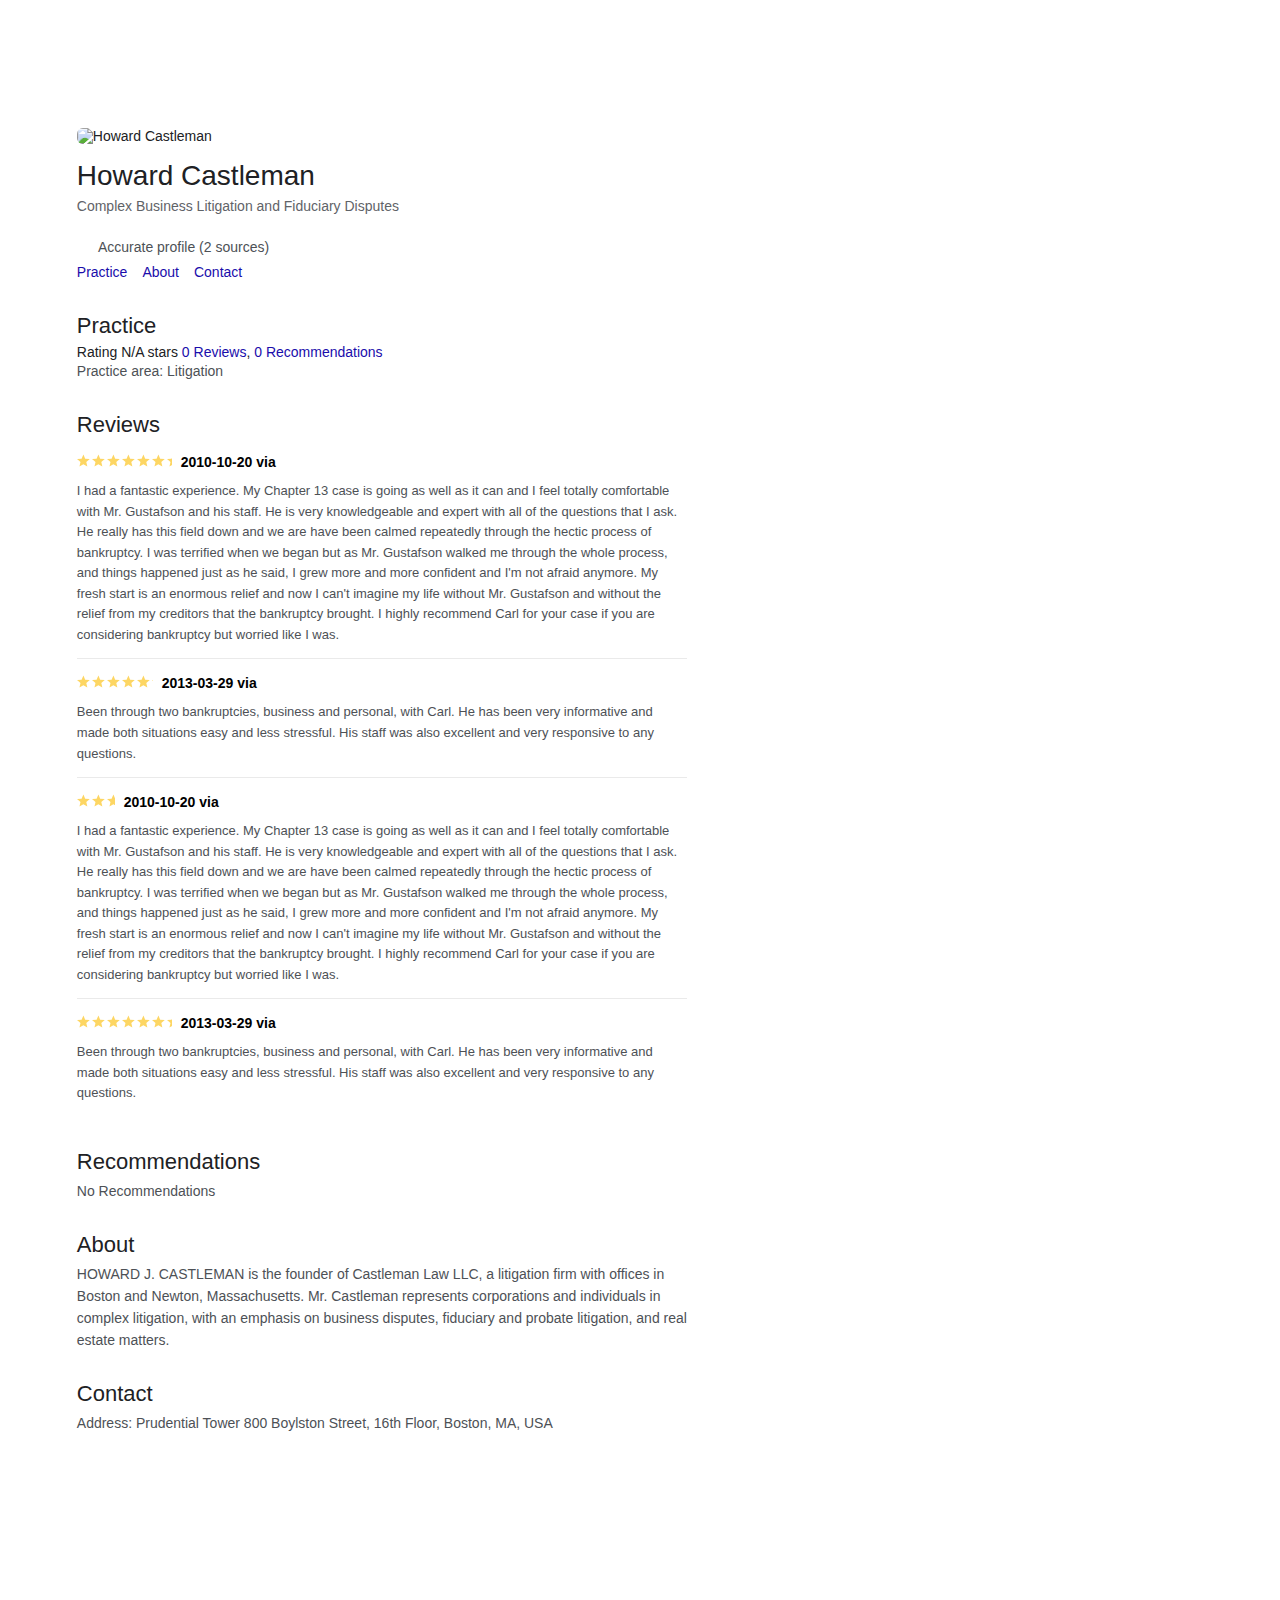
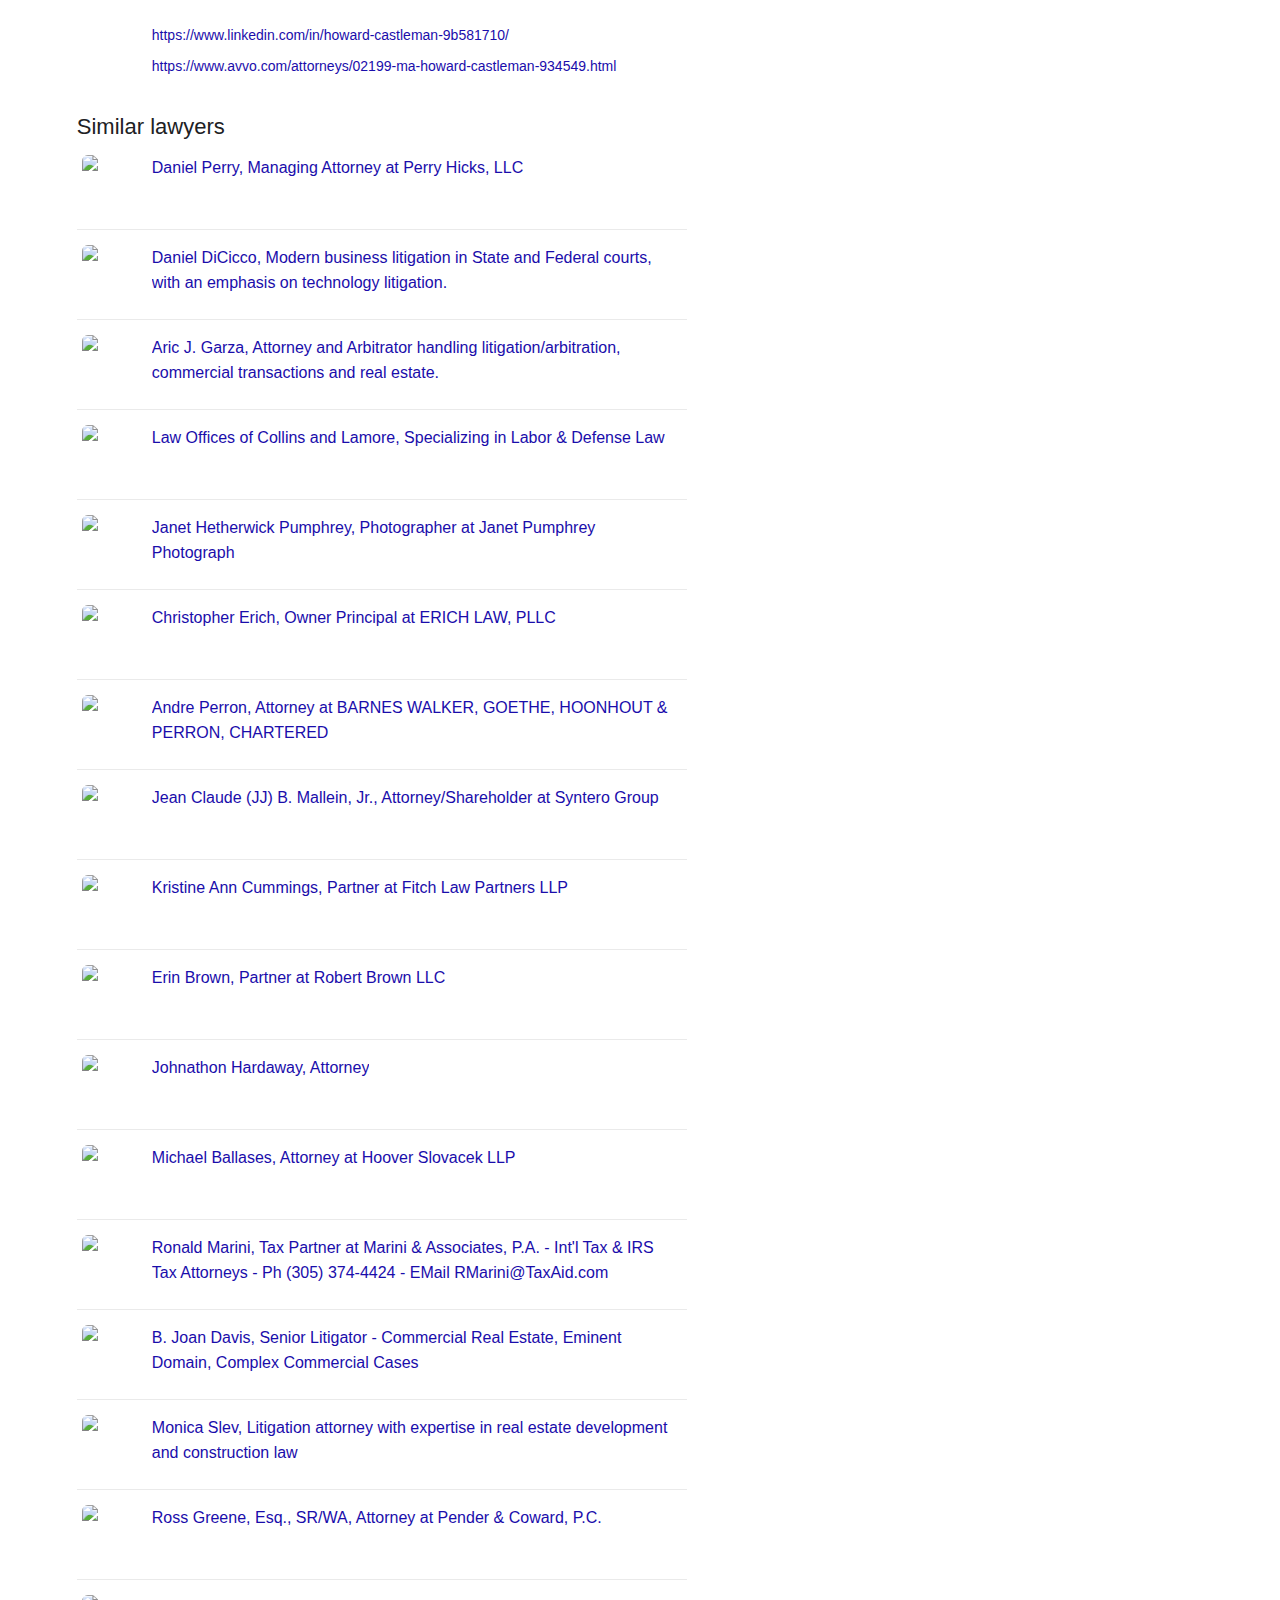
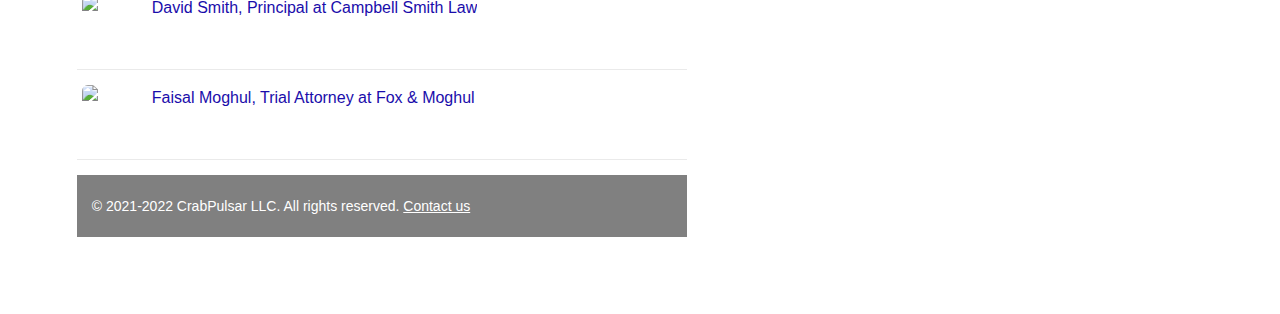
==== index.html @ beb581fa "initia;" ====
<!DOCTYPE html>
<html lang="en">

<head>

    <meta charset="UTF-8" />
    <meta name="ROBOTS" content="INDEX,FOLLOW">
    <meta name="viewport" content="width=device-width, initial-scale=1.0" />
    <meta name="description"
        content="Real reviews and direct contact for Howard Castleman, Complex Business Litigation and Fiduciary Disputes " />
    <link rel="stylesheet" href="style.css">
    <title>Howard Castleman Reviews & Contacts, Complex Business Litigation and Fiduciary Disputes</title>
</head>

<body>

    <div className="c profile attorney" itemscope itemtype="https://schema.org/LegalService">

        <img src="https://www.wikipropedia.com/cdn/img/112x149/lawyer_howard_castleman_934549_1522964179.jpg"
            alt="Howard Castleman""
        />
        
        <h1>Howard Castleman</h1>
        <strong>Complex Business Litigation and Fiduciary Disputes</strong>
        <p><span role=" img" aria-label="Good">✅</span> Accurate profile (2 sources)</p>

        <ul class="c menu">
            <li><a href="#Practice">Practice</a></li>
            <li><a href="#About">About</a></li>
            <li><a href="#Contact">Contact</a></li>
        </ul>

        <div class="c practice" id="Practice">

            <h2>Practice</h2>

            Rating N/A stars <a href="#Reviews">0 Reviews</a>, <a href="#Recommendations">0 Recommendations</a>

            <p>Practice area: Litigation</p>
        </div>

        <div class="c reviews" id="Reviews">

            <h2>Reviews</h2>

            <ul>

                <li>
                    <span role="img" aria-label="5 stars">⭐⭐⭐⭐⭐</span>
                    <time>2010-10-20</time> via <a href="#Contact">AVVO</a>
                    <p>I had a fantastic experience. My Chapter 13 case is going as well as it can and I feel totally
                        comfortable with Mr. Gustafson and his staff. He is very knowledgeable and expert with all of
                        the questions that I ask. He really has this field down and we are have been calmed repeatedly
                        through the hectic process of bankruptcy. I was terrified when we began but as Mr. Gustafson
                        walked me through the whole process, and things happened just as he said, I grew more and more
                        confident and I'm not afraid anymore. My fresh start is an enormous relief and now I can't
                        imagine my life without Mr. Gustafson and without the relief from my creditors that the
                        bankruptcy brought. I highly recommend Carl for your case if you are considering bankruptcy but
                        worried like I was.</p>
                </li>

                <li>
                    <span role="img" aria-label="5 stars">⭐⭐⭐⭐</span>
                    <time>2013-03-29</time> via <a href="#Contact">AVVO</a>
                    <p>Been through two bankruptcies, business and personal, with Carl. He has been very informative and
                        made both situations easy and less stressful. His staff was also excellent and very responsive
                        to any questions.</p>
                </li>
                <li>
                    <span role="img" aria-label="5 stars">⭐⭐</span>
                    <time>2010-10-20</time> via <a href="#Contact">AVVO</a>
                    <p>I had a fantastic experience. My Chapter 13 case is going as well as it can and I feel totally
                        comfortable with Mr. Gustafson and his staff. He is very knowledgeable and expert with all of
                        the questions that I ask. He really has this field down and we are have been calmed repeatedly
                        through the hectic process of bankruptcy. I was terrified when we began but as Mr. Gustafson
                        walked me through the whole process, and things happened just as he said, I grew more and more
                        confident and I'm not afraid anymore. My fresh start is an enormous relief and now I can't
                        imagine my life without Mr. Gustafson and without the relief from my creditors that the
                        bankruptcy brought. I highly recommend Carl for your case if you are considering bankruptcy but
                        worried like I was.</p>
                </li>

                <li>
                    <span role="img" aria-label="5 stars">⭐⭐⭐⭐⭐</span>
                    <time>2013-03-29</time> via <a href="#Contact">AVVO</a>
                    <p>Been through two bankruptcies, business and personal, with Carl. He has been very informative and
                        made both situations easy and less stressful. His staff was also excellent and very responsive
                        to any questions.</p>
                </li>

            </ul>

        </div>

        <div class="c recommendations" id="Recommendations">

            <h2>Recommendations</h2>

            <ul>
                <p>No Recommendations</p>
            </ul>

        </div>

        <div class="c about" id="About">

            <h2>About</h2>

            <p>HOWARD J. CASTLEMAN is the founder of Castleman Law LLC, a litigation firm with offices in Boston and
                Newton, Massachusetts. Mr. Castleman represents corporations and individuals in complex litigation, with
                an emphasis on business disputes, fiduciary and probate litigation, and real estate matters.</p>

        </div>

        <div class="c contact" id="Contact">

            <h2>Contact</h2>

            <p class="contact" name="Address">Address: Prudential Tower 800 Boylston Street, 16th Floor, Boston, MA, USA
            </p>
            <p class="logo linkedin">LinkedIn: <a
                    href=https://www.linkedin.com/in/howard-castleman-9b581710 />https://www.linkedin.com/in/howard-castleman-9b581710/</a>
            </p>
            <p class="logo avvo">Avvo: <a
                    href=https://www.avvo.com/attorneys/02199-ma-howard-castleman-934549.html>https://www.avvo.com/attorneys/02199-ma-howard-castleman-934549.html</a>
            </p>
        </div>

        <div class="c related">
            <h2>Similar lawyers</h2>
            <div class="profile">
                <p><img
                        src=https://www.wikipropedia.com/cdn/img/112x149/lawyer_daniel_perry_1433000_1522957094_thumbnail.jpg /><br /><a
                        href="https://www.wikipropedia.com/law/daniel-perry-lawyer-693.html">Daniel Perry, Managing
                        Attorney at Perry Hicks, LLC</a><br />Daniel C. Perry is the sole member of Perry Hicks, LLC. He
                    has been employed by the firm since 1983....</p>
            </div>
            <div class="profile">
                <p>
                    <img
                        src=https://www.wikipropedia.com/cdn/img/112x149/lawyer_daniel_dicicco_1490602_1543689036_thumbnail.jpg />
                    <br />
                    <a href="https://www.wikipropedia.com/law/daniel-dicicco-lawyer-926.html">
                        Daniel DiCicco, Modern
                        business litigation in State and Federal courts, with an emphasis on technology
                        litigation.</a>
                    <br />
                    We are creative and driven problem solvers focused on protecting the things
                    that really matter. We r...
                </p>
            </div>
            <div class="profile">
                <p><img
                        src=https://www.wikipropedia.com/cdn/img/112x149/lawyer_aric_garza_38822_1522963748_thumbnail.jpg /><br /><a
                        href="https://www.wikipropedia.com/law/aric-j-garza-lawyer-1878.html">Aric J. Garza, Attorney
                        and Arbitrator handling litigation/arbitration, commercial transactions and real
                        estate.</a><br />“I have a proven record of providing my clients with quality, results-oriented
                    legal services becaus...</p>
            </div>
            <div class="profile">
                <p><img
                        src=https://www.wikipropedia.com/cdn/img/112x149/lawyer_andrew_lamore_255239_1522963988_thumbnail.jpg /><br /><a
                        href="https://www.wikipropedia.com/law/law-offices-of-collins-and-lamore-lawyer-5497.html">Law
                        Offices of Collins and Lamore, Specializing in Labor & Defense Law</a><br />Tom Lamore is a late
                    comer to the practice of law. He spent a number of years competing on the U.S. ...</p>
            </div>
            <div class="profile">
                <p><img
                        src=https://www.wikipropedia.com/cdn/img/112x149/lawyer_janet_pumphrey_1342370_1522960399_thumbnail.jpg /><br /><a
                        href="https://www.wikipropedia.com/law/janet-hetherwick-pumphrey-lawyer-621.html">Janet
                        Hetherwick Pumphrey, Photographer at Janet Pumphrey Photograph</a><br />Attorney Pumphrey has
                    handled criminal and civil appellate cases across the state for a quarter cent...</p>
            </div>
            <div class="profile">
                <p><img
                        src=https://www.wikipropedia.com/cdn/img/112x149/lawyer_christopher_erich_4967324_1536514574_thumbnail.jpg /><br /><a
                        href="https://www.wikipropedia.com/law/christopher-erich-lawyer-5211.html">Christopher Erich,
                        Owner Principal at ERICH LAW, PLLC</a><br /></p>
            </div>
            <div class="profile">
                <p><img
                        src=https://www.wikipropedia.com/cdn/img/112x149/lawyer_andre_perron_1268950_1522962766_thumbnail.jpg /><br /><a
                        href="https://www.wikipropedia.com/law/andre-perron-lawyer-595.html">Andre Perron, Attorney at
                        BARNES WALKER, GOETHE, HOONHOUT & PERRON, CHARTERED</a><br />Mr. Perron is recognized by the
                    State of Florida Bar Association as a specialist in business litigat...</p>
            </div>
            <div class="profile">
                <p><img
                        src=https://www.wikipropedia.com/cdn/img/112x149/lawyer_jean_mallein_1220687_1522962293_thumbnail.jpg /><br /><a
                        href="https://www.wikipropedia.com/law/jean-claude-jj-b-mallein-jr--lawyer-349.html">Jean Claude
                        (JJ) B. Mallein, Jr., Attorney/Shareholder at Syntero Group</a><br />Mr. Mallein is a Dual
                    Certified Specialist in Estate Planning, Trust & Probate Law and Taxation Law ...</p>
            </div>
            <div class="profile">
                <p><img
                        src=https://www.wikipropedia.com/cdn/img/112x149/lawyer_kristine_cummings_1780259_1522957460_thumbnail.jpg /><br /><a
                        href="https://www.wikipropedia.com/law/kristine-ann-cummings-lawyer-1322.html">Kristine Ann
                        Cummings, Partner at Fitch Law Partners LLP</a><br />Kristine Ann Cummings is a partner with the
                    Boston law firm of Sally & Fitch LLP. Her practice enc...</p>
            </div>
            <div class="profile">
                <p><img
                        src=https://www.wikipropedia.com/cdn/img/112x149/lawyer_erin_brown_4226569_1539042874_thumbnail.jpg /><br /><a
                        href="https://www.wikipropedia.com/law/erin-brown-lawyer-2819.html">Erin Brown, Partner at
                        Robert Brown LLC</a><br />When you come to Robert Brown law firm, you can rest assured in the
                    help and support you can receive...</p>
            </div>
            <div class="profile">
                <p><img
                        src=https://www.wikipropedia.com/cdn/img/112x149/lawyer_johnathon_hardaway_4134274_1522964075_thumbnail.jpg /><br /><a
                        href="https://www.wikipropedia.com/law/johnathon-hardaway-lawyer-2439.html">Johnathon Hardaway,
                        Attorney</a><br />Johnathon P. Hardaway III is the named Partner of Lord & Hardaway LLP. Mr.
                    Hardaway is a well-round...</p>
            </div>
            <div class="profile">
                <p><img
                        src=https://www.wikipropedia.com/cdn/img/112x149/lawyer_thomas_ballases_73002_1522962146_thumbnail.jpg /><br /><a
                        href="https://www.wikipropedia.com/law/michael-ballases-lawyer-1862.html">Michael Ballases,
                        Attorney at Hoover Slovacek LLP</a><br />T. Michael Ballases is a trial attorney who uses a
                    practical approach, rooted in common sense, to so...</p>
            </div>
            <div class="profile">
                <p><img
                        src=https://www.wikipropedia.com/cdn/img/112x149/lawyer_ronald_marini_1260258_1522954729_thumbnail.jpg /><br /><a
                        href="https://www.wikipropedia.com/law/ronald-marini-lawyer-486.html">Ronald Marini, Tax Partner
                        at Marini & Associates, P.A. - Int'l Tax & IRS Tax Attorneys - Ph (305) 374-4424 - EMail
                        RMarini@TaxAid.com</a><br />Ronald A. Marini, J.D., LLM in Taxation<br />Mr. Marini concentrates
                    his practice in the areas of Int...</p>
            </div>
            <div class="profile">
                <p><img
                        src=https://www.wikipropedia.com/cdn/img/112x149/lawyer_b__davis_1733165_1522955395_thumbnail.jpg /><br /><a
                        href="https://www.wikipropedia.com/law/b-joan-davis-lawyer-1149.html">B. Joan Davis, Senior
                        Litigator - Commercial Real Estate, Eminent Domain, Complex Commercial Cases</a><br />Joan has
                    over twenty-seven years of experience in handling complex litigation. She represents lando...</p>
            </div>
            <div class="profile">
                <p><img
                        src=https://www.wikipropedia.com/cdn/img/112x149/lawyer_monica_slev_73300_1522958863_thumbnail.jpg /><br /><a
                        href="https://www.wikipropedia.com/law/monica-slev-lawyer-1930.html">Monica Slev, Litigation
                        attorney with expertise in real estate development and construction law</a><br /></p>
            </div>
            <div class="profile">
                <p><img
                        src=https://www.wikipropedia.com/cdn/img/112x149/lawyer_donald_greene_1811164_1522964117_thumbnail.jpg /><br /><a
                        href="https://www.wikipropedia.com/law/ross-greene-esq-sr-wa-lawyer-1398.html">Ross Greene,
                        Esq., SR/WA, Attorney at Pender & Coward, P.C.</a><br />Ross Greene focuses his practice in the
                    areas of eminent domain and right of way, real estate, estat...</p>
            </div>
            <div class="profile">
                <p>
                    <img
                        src=https://www.wikipropedia.com/cdn/img/112x149/lawyer_david_smith_4870355_1522963952_thumbnail.jpg />
                    <br />
                    <a href="https://www.wikipropedia.com/law/david-smith-lawyer-4883.html">
                        David Smith, Principal at
                        Campbell Smith Law</a>
                    <br />
                    David is a seasoned civil litigation attorney with over thirty
                    years’ experience working at some of ...
                </p>
            </div>
            <div class="profile">
                <p><img
                        src=https://www.wikipropedia.com/cdn/img/112x149/lawyer_faisal_moghul_3821515_1522963579_thumbnail.jpg /><br /><a
                        href="https://www.wikipropedia.com/law/faisal-moghul-lawyer-2487.html">Faisal Moghul, Trial
                        Attorney at Fox & Moghul</a><br />Represent corporations, LLC/LPs, cooperatives/condominiums,
                    title companies, residential and commerc...</p>
            </div>
        </div>

        <p>© 2021-2022 CrabPulsar LLC. All rights reserved. <a href="https://forms.gle/kJXNiBUGzUnzoC7c9">Contact us</a>
        </p>

</body>

<script src="index.js"></script>

</html>
---- style.css ----
@import url("http://fonts.cdnfonts.com/css/google-sans");

* {
  margin: 0;
  padding: 0;
  box-sizing: border-box;
  list-style-type: none;
}

body {
  background: #fff;
  font-family: Arial, Helvetica, sans-serif;
  padding: 6vw;
  padding-top: min(3vw, 45px);
  font-size: 14px;
  color: #202124;
}

body::before {
  content: " ";
  display: block;
  top: 0;
  height: max(min(4vw, 51px), 40px);
  margin-bottom: min(3vw, 45px);
  background-image: url("https://heyt0pe.github.io/LandVigo/assets/images/wikipropedia/wiki-logo.png");
  background-repeat: no-repeat;
  background-size: contain;
  background-position: 0% 50%;
}

h1 {
  font-size: 28px;
  font-weight: 400;
  margin-top: 10px;
  line-height: 1.58;
  font-family: "Product Sans", Arial, Helvetica, sans-serif;
}

strong {
  color: #5f6368;
  font-family: Arial, Helvetica, sans-serif;
  font-weight: 400;
  display: block;
  margin-bottom: 20px;
}

p span:first-child {
  font-size: 0;
}

p span:first-child:after {
  content: " ";
  display: inline-block;
  position: relative;
  top: 3.5px;
  width: 18px;
  height: 18px;
  background-image: url("https://heyt0pe.github.io/LandVigo/assets/images/wikipropedia/verified.png");
  background-repeat: no-repeat;
  background-size: contain;
}

img {
  border-radius: 6px;
}

a {
  color: #1a0dab;
  text-decoration: none;
  font-family: Arial, Helvetica, sans-serif;
}

a:hover {
  text-decoration: underline;
}

p {
  line-height: 1.58;
  font-family: Arial, Helvetica, sans-serif;
  color: #4d5156;
}

ul.menu {
  margin-top: 5px;
  margin-bottom: 20px;
  display: flex;
  gap: 15px;
}

ul.menu li a {
  line-height: 18px;
}

div:first-child div h2 {
  margin-top: 30px;
  margin-bottom: 5px;
  font-size: 22px;
  font-family: Arial, Helvetica, sans-serif;
  font-weight: 400;
  width: max-content;
}

div:first-child div h2:after {
  content: "";
  display: inline-block;
  position: relative;
  top: 3px;
  left: 7px;
  width: 22px;
  height: 22px;
  background-size: 22px 22px;
  background-repeat: no-repeat;
}

div:first-child div.practice h2:after {
  background-image: url("https://heyt0pe.github.io/LandVigo/assets/images/wikipropedia/practice.png");
}

div:first-child div.reviews h2:after {
  background-size: 20px 20px;
  width: 20px;
  height: 20px;
  top: 2px;
  background-image: url("https://heyt0pe.github.io/LandVigo/assets/images/wikipropedia/reviews.png");
}

div:first-child div.recommendations h2:after {
  background-image: url("https://heyt0pe.github.io/LandVigo/assets/images/wikipropedia/recommendations.png");
}

div:first-child div.about h2:after {
  background-size: 19px 19px;
  width: 19px;
  height: 19px;
  top: 2px;
  background-image: url("https://heyt0pe.github.io/LandVigo/assets/images/wikipropedia/user.png");
}

div:first-child div.contact h2:after {
  background-size: 18px 18px;
  width: 18px;
  height: 18px;
  top: 2px;
  background-image: url("https://heyt0pe.github.io/LandVigo/assets/images/wikipropedia/contact.png");
}

div:first-child div.related h2:after {
  background-image: url("https://heyt0pe.github.io/LandVigo/assets/images/wikipropedia/similar-lawyers.png");
  background-size: 24px 24px;
  width: 24px;
  height: 24px;
}

div.reviews li {
  margin-top: 15px;
  border-bottom: 1px solid #eaeaea;
  padding-bottom: 13px;
  font-weight: 600;
  color: #000;
}

div.reviews li a[href="#Contact"] {
  font-size: 0;
}

div.reviews li a[href="#Contact"]::before {
  content: "";
  display: inline-block;
  width: 50px;
  height: 12px;
  background-size: contain;
  background-repeat: no-repeat;
  background-image: url("https://heyt0pe.github.io/LandVigo/assets/images/wikipropedia/avvo.png");
}

div.reviews li:last-child {
  border-bottom: none;
}

div.reviews li span {
  font-size: 15px;
  letter-spacing: normal;
  margin-right: 5px;
  color: transparent;
  background-image: url("data:image/svg+xml,<svg xmlns='http://www.w3.org/2000/svg' viewBox='0 0 23.44 19'><polygon fill='%23fdd663' points='10,15.27 16.18,19 14.54,11.97 20,7.24 12.81,6.63 10,0 7.19,6.63 0,7.24 5.46,11.97 3.82,19'/></svg>");
  background-repeat: repeat-x;
  background-size: 15px 15px;
  position: relative;
}

div.reviews li p {
  font-size: 13px;
  font-weight: 400;
  margin-top: 10px;
}

div.related div.profile {
  margin: 15px 0;
  padding: 0 5px;
  padding-bottom: 7px;
  border-bottom: 1px solid #eaeaea;
  display: flex;
}

div.related div.profile p {
  display: flex;
  gap: 10px;
  font-size: 0;
}

div.related div.profile p img {
  min-width: 50px;
  max-width: 50px;
  min-height: 67px;
  max-height: 67px;
}

div.related div.profile p a {
  font-size: 16px;
  overflow: hidden;
  text-overflow: ellipsis;
  display: -webkit-box;
  -webkit-line-clamp: 3;
  line-clamp: 3;
  -webkit-box-orient: vertical;
}

iframe.map-frame {
  margin: 20px 0;
  border: none;
  display: block;
}

p.linkedin {
  margin-bottom: 7px;
}

p.linkedin,
p.avvo {
  font-size: 0;
}

p.linkedin a,
p.avvo a {
  font-size: 14px;
  position: relative;
  top: -3px;
}

p.linkedin::before {
  content: "";
  display: inline-block;
  width: 75px;
  height: 18px;
  background-size: contain;
  background-repeat: no-repeat;
  background-image: url("https://heyt0pe.github.io/LandVigo/assets/images/wikipropedia/linkedin.png");
}

p.avvo::before {
  content: "";
  display: inline-block;
  width: 75px;
  height: 18px;
  background-size: contain;
  background-repeat: no-repeat;
  background-image: url("https://heyt0pe.github.io/LandVigo/assets/images/wikipropedia/avvo.png");
}

div:first-child {
  width: calc(88vw - 465px);
  padding-right: 4vw;
}

p.footer{
  min-width: 100%;
  background-color: #808080;
  padding: 20px 15px;
  color: #fff;
}

p.footer a{
  text-decoration: underline;
  color: #fff;
}

body::after {
  content: "";
  position: fixed;
  top: 12vh;
  right: 2vw;
  width: 365px;
  height: 75vh;
  background-image: url("https://heyt0pe.github.io/LandVigo/assets/images/wikipropedia/chat-large.png");
  background-repeat: no-repeat;
  background-position: 0% 50%;
  background-size: 100% 100%;
}

@media (max-width: 980px) {
  div:first-child {
    width: 88vw;
    padding-right: 0;
  }

  body::after {
    content: "";
    top: unset;
    bottom: -4vh;
    width: min(95vw, 370px);
    height: 200px;
    background-size: contain;
    background-image: url("https://heyt0pe.github.io/LandVigo/assets/images/wikipropedia/chat-mobile.png");
  }
}
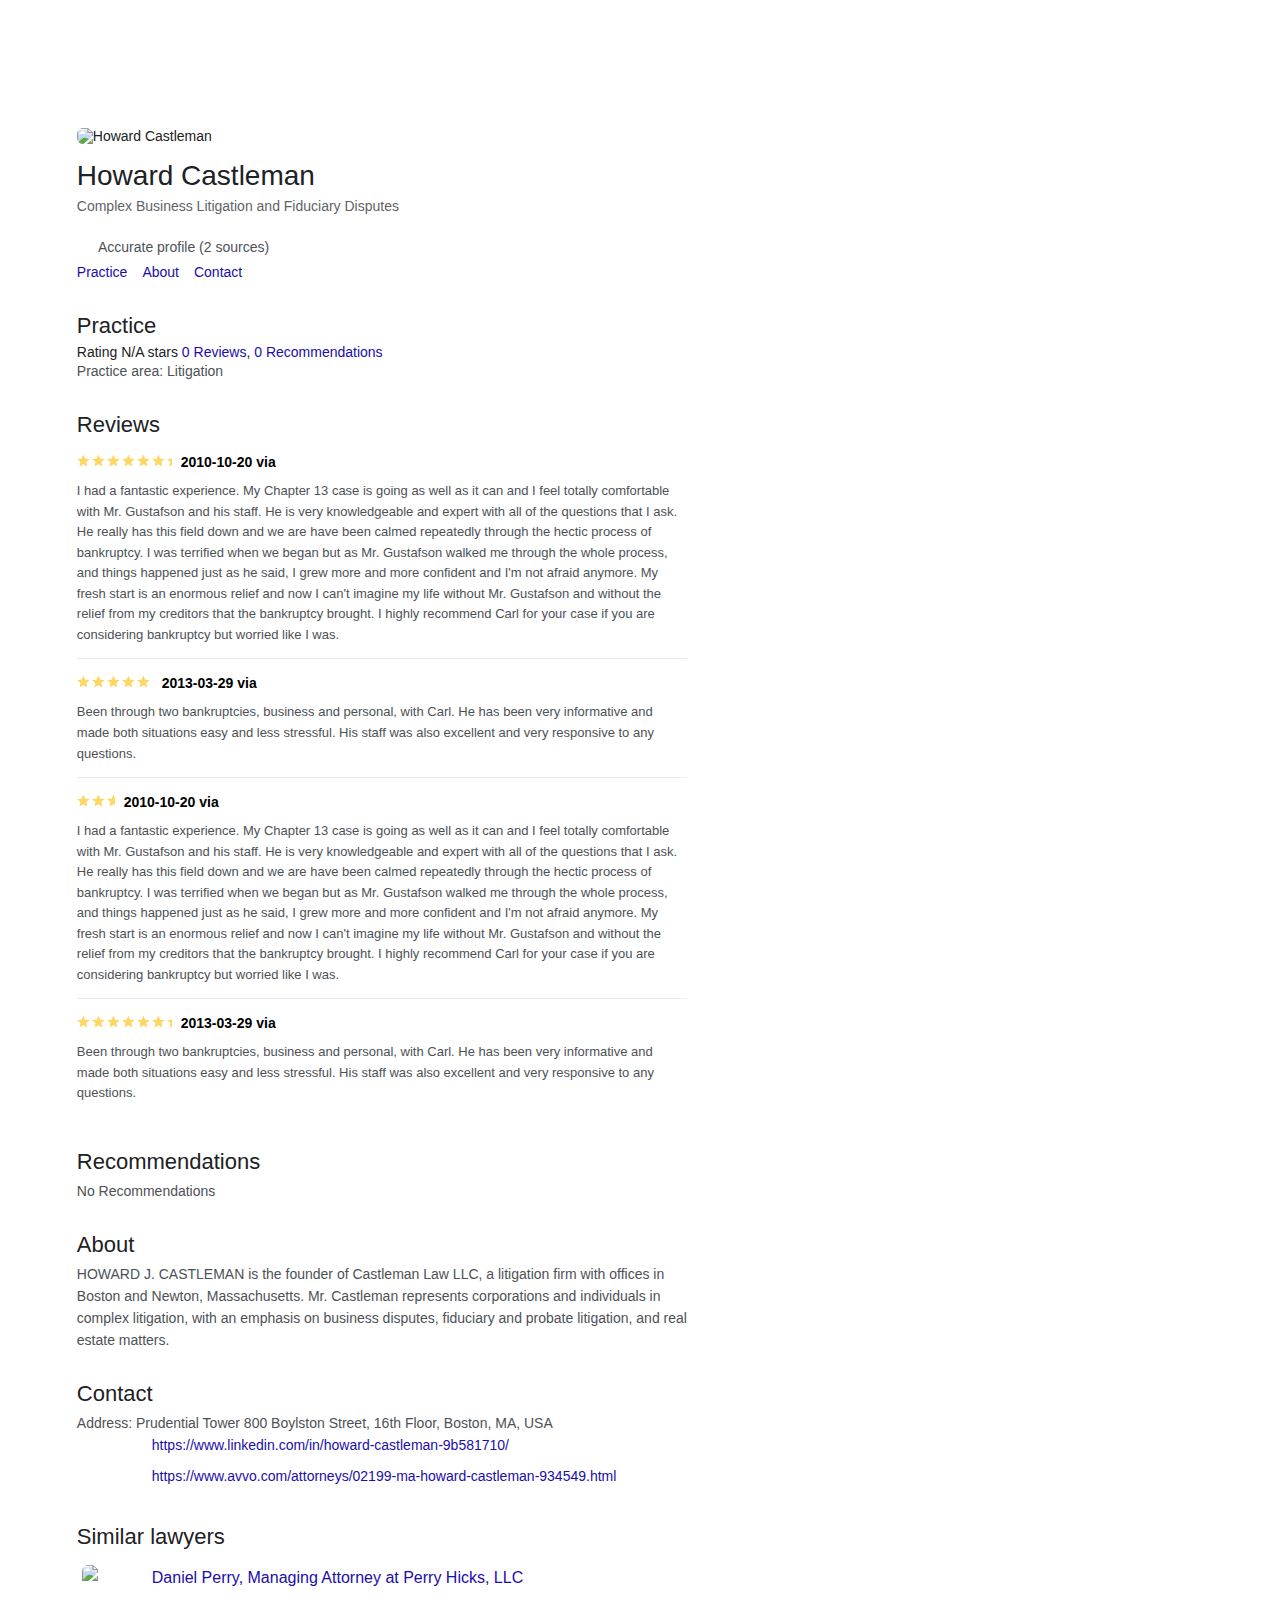
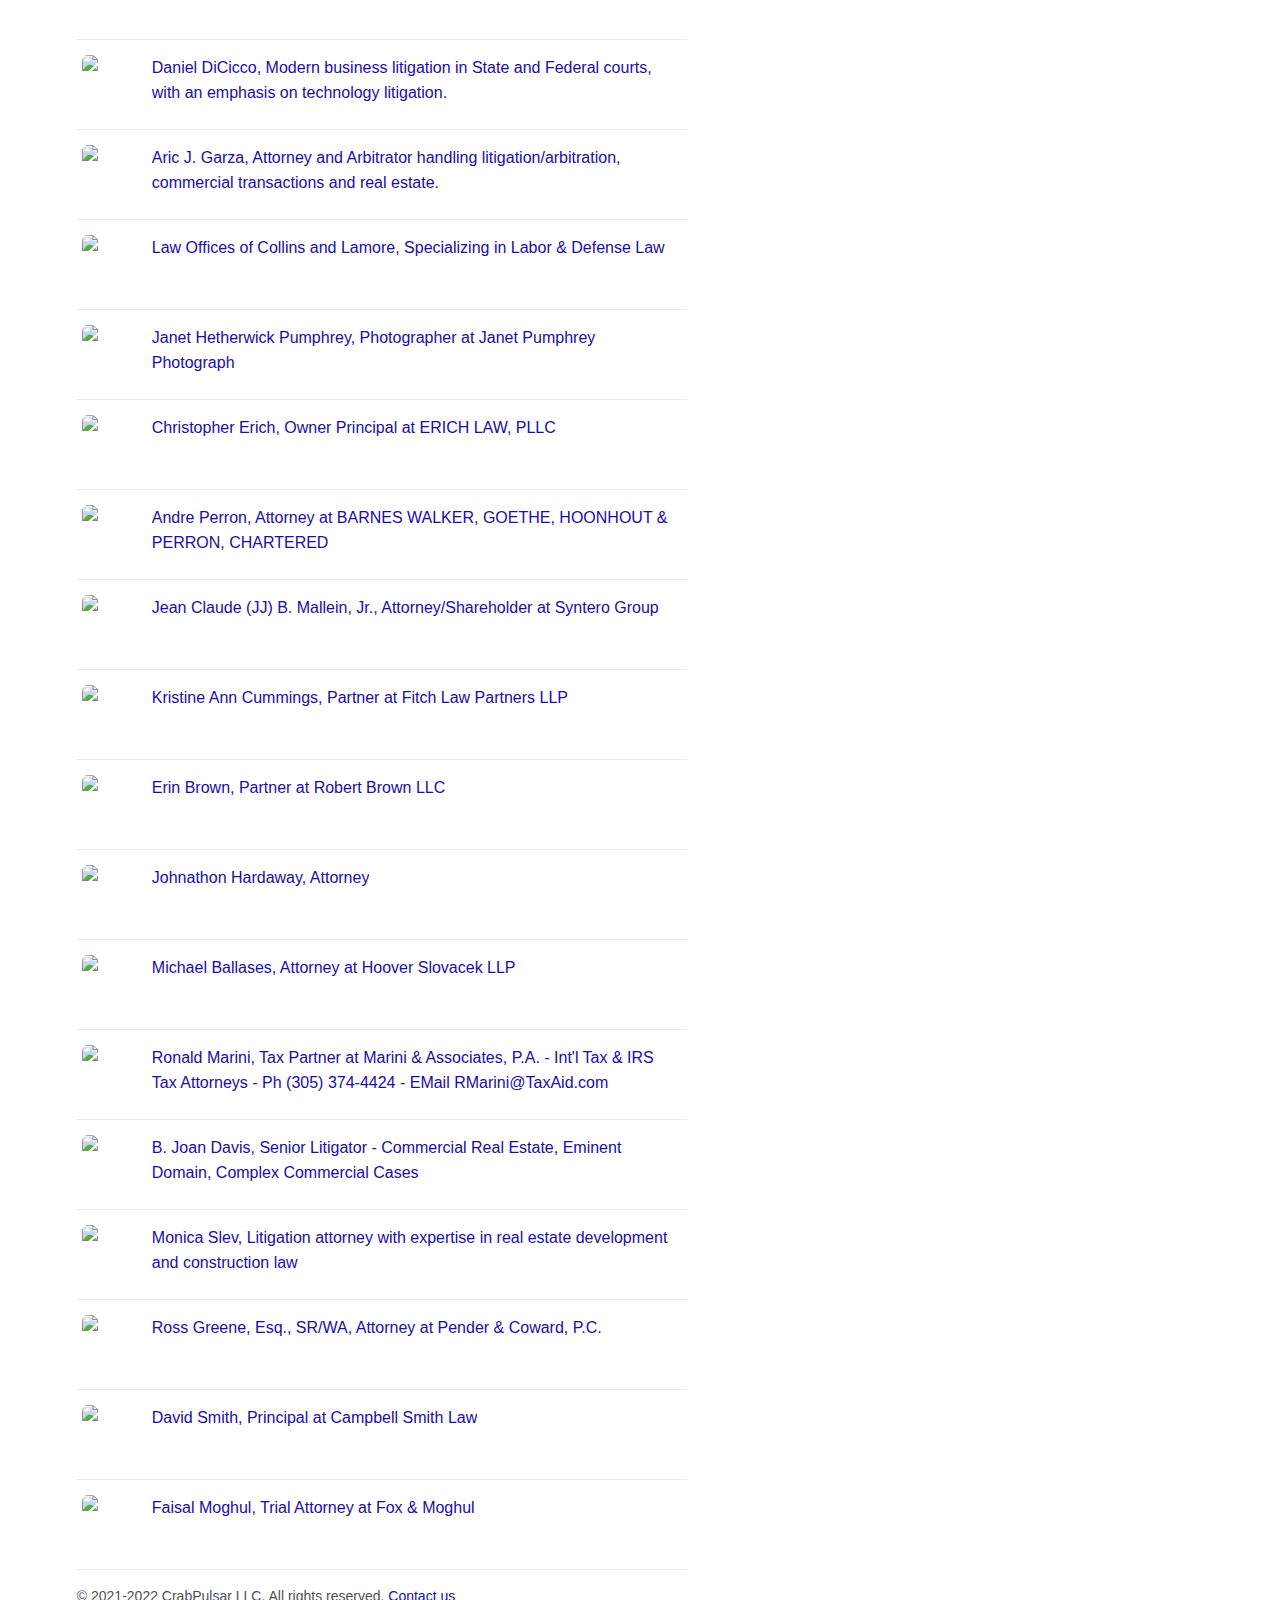
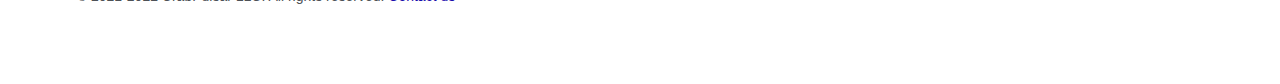
==== commit 0f5693c8: "update" ====
--- a/index.html
+++ b/index.html
@@ -9,6 +9,7 @@
     <meta name="description"
         content="Real reviews and direct contact for Howard Castleman, Complex Business Litigation and Fiduciary Disputes " />
     <link rel="stylesheet" href="style.css">
+    <script src="index.js"></script>
     <title>Howard Castleman Reviews & Contacts, Complex Business Litigation and Fiduciary Disputes</title>
 </head>
 
@@ -274,6 +275,4 @@
 
 </body>
 
-<script src="index.js"></script>
-
 </html>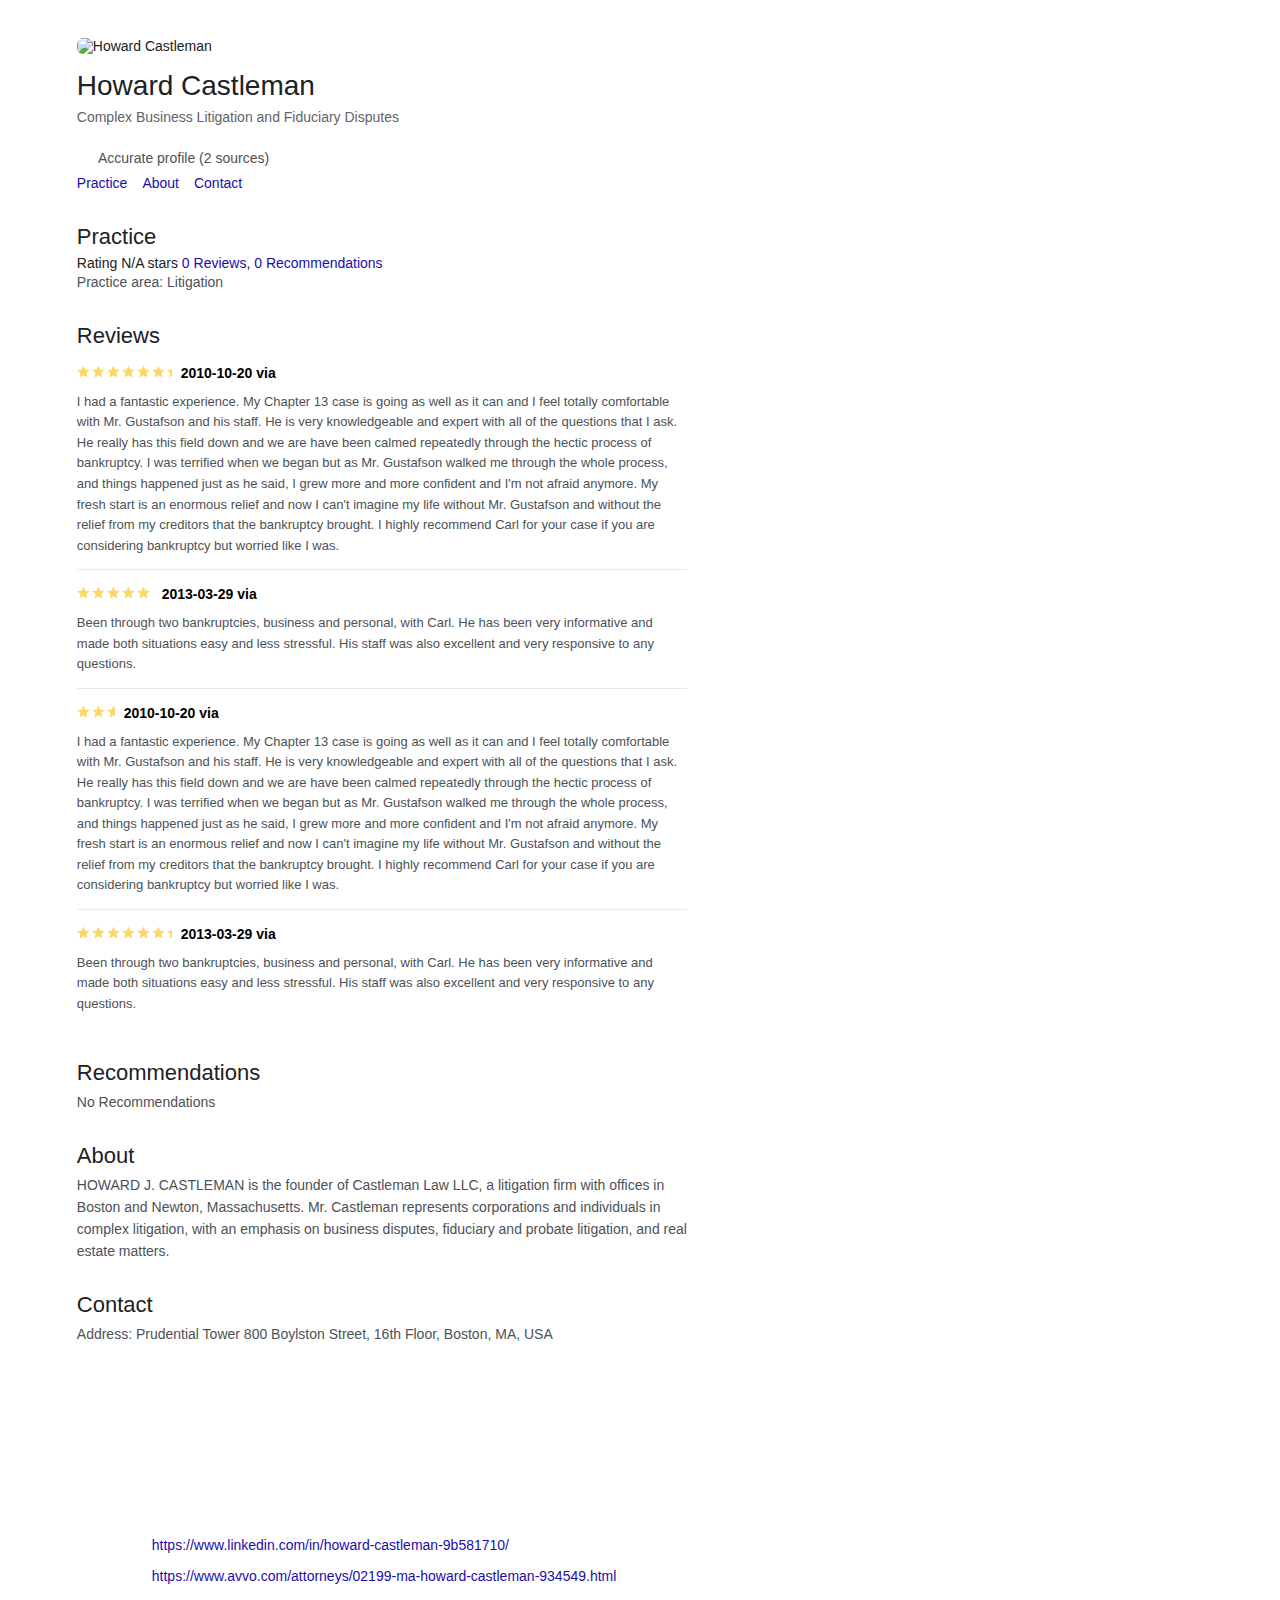
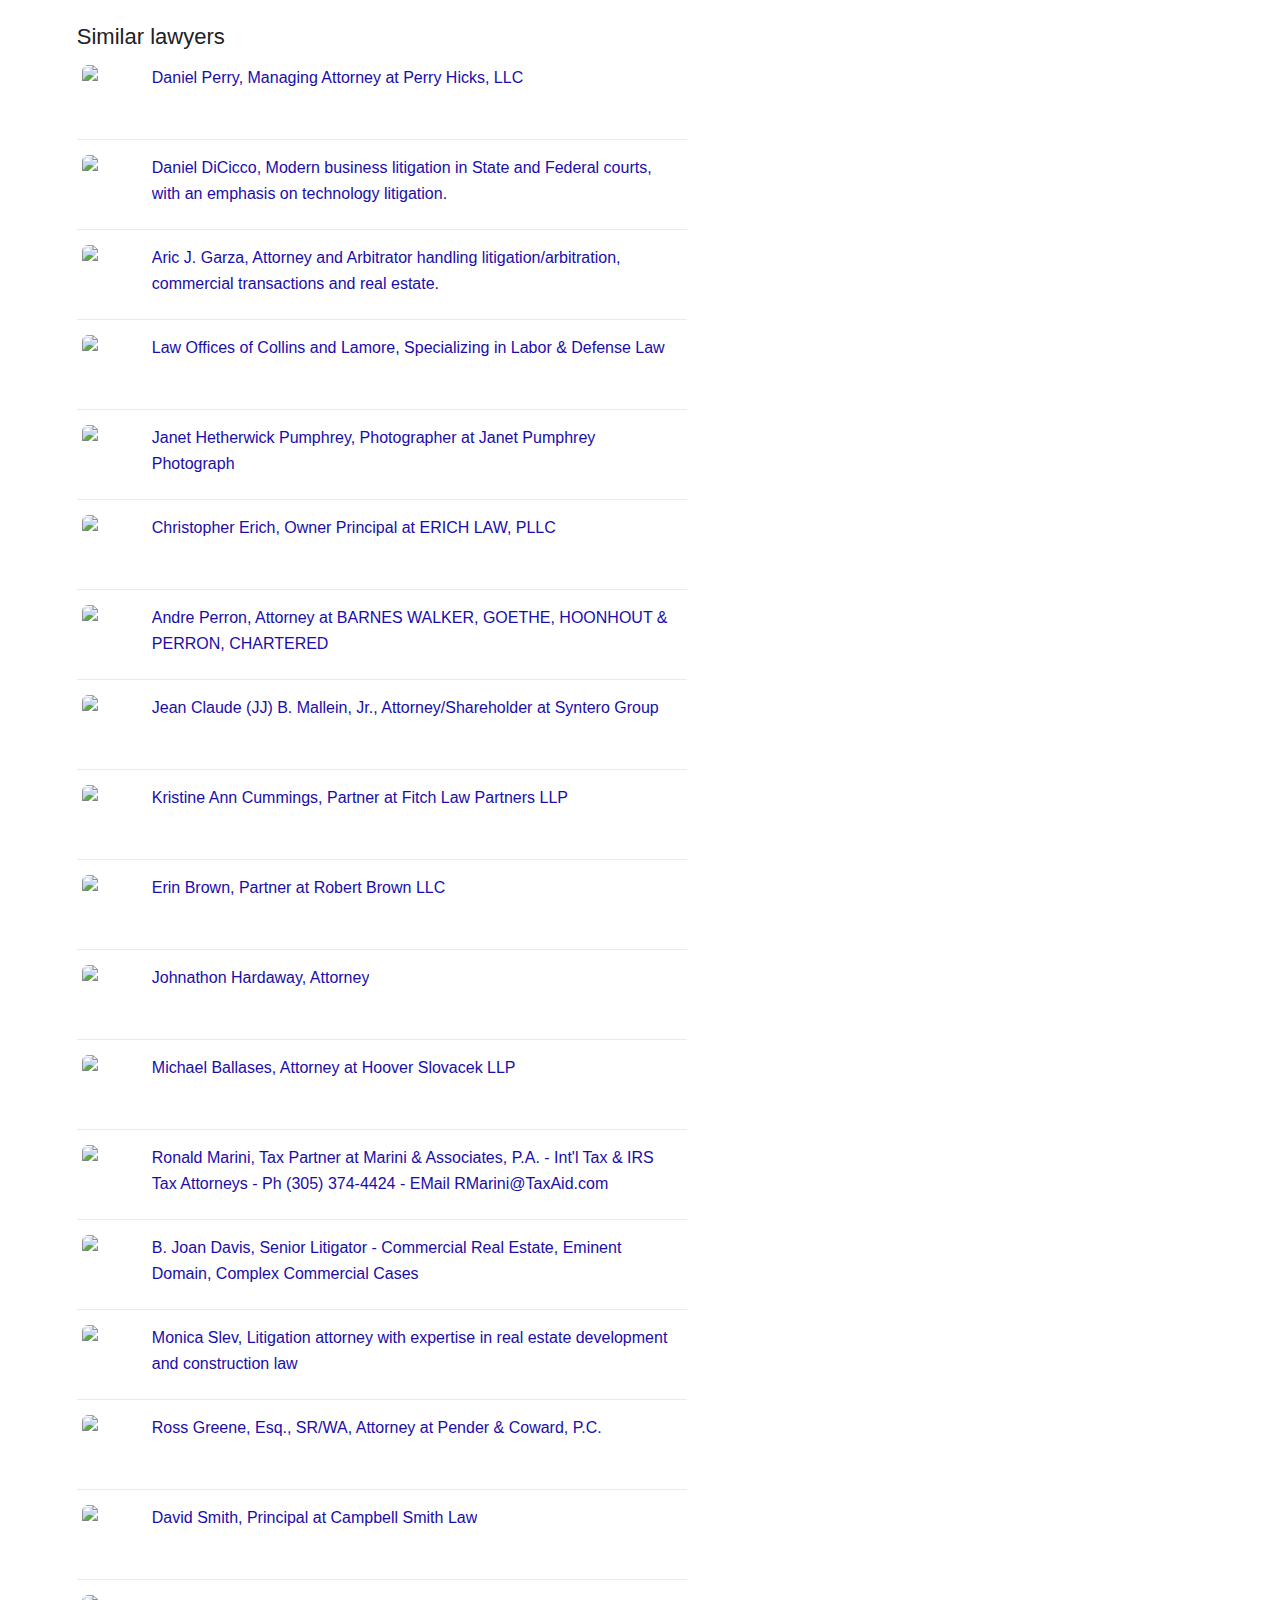
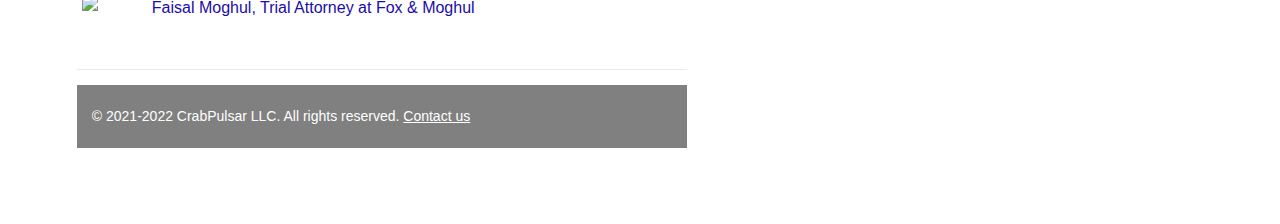
==== commit 01d9b48a: "update" ====
--- a/index.html
+++ b/index.html
@@ -9,11 +9,15 @@
     <meta name="description"
         content="Real reviews and direct contact for Howard Castleman, Complex Business Litigation and Fiduciary Disputes " />
     <link rel="stylesheet" href="style.css">
-    <script src="index.js"></script>
     <title>Howard Castleman Reviews & Contacts, Complex Business Litigation and Fiduciary Disputes</title>
 </head>
 
 <body>
+
+    <!-- Google Tag Manager (noscript) -->
+    <noscript><iframe src="https://www.googletagmanager.com/ns.html?id=GTM-M9JPGZJ" height="0" width="0"
+            style="display:none;visibility:hidden"></iframe></noscript>
+    <!-- End Google Tag Manager (noscript) -->
 
     <div className="c profile attorney" itemscope itemtype="https://schema.org/LegalService">
 
@@ -273,6 +277,7 @@
         <p>© 2021-2022 CrabPulsar LLC. All rights reserved. <a href="https://forms.gle/kJXNiBUGzUnzoC7c9">Contact us</a>
         </p>
 
+        <script src="index.js"></script>
 </body>
 
 </html>--- a/style.css
+++ b/style.css
@@ -14,18 +14,6 @@
   padding-top: min(3vw, 45px);
   font-size: 14px;
   color: #202124;
-}
-
-body::before {
-  content: " ";
-  display: block;
-  top: 0;
-  height: max(min(4vw, 51px), 40px);
-  margin-bottom: min(3vw, 45px);
-  background-image: url("https://heyt0pe.github.io/LandVigo/assets/images/wikipropedia/wiki-logo.png");
-  background-repeat: no-repeat;
-  background-size: contain;
-  background-position: 0% 50%;
 }
 
 h1 {
@@ -91,7 +79,7 @@
   line-height: 18px;
 }
 
-div:first-child div h2 {
+body > div:nth-child(2) div h2 {
   margin-top: 30px;
   margin-bottom: 5px;
   font-size: 22px;
@@ -100,7 +88,7 @@
   width: max-content;
 }
 
-div:first-child div h2:after {
+body > div:nth-child(2) div h2:after {
   content: "";
   display: inline-block;
   position: relative;
@@ -112,11 +100,11 @@
   background-repeat: no-repeat;
 }
 
-div:first-child div.practice h2:after {
+body > div:nth-child(2) div.practice h2:after {
   background-image: url("https://heyt0pe.github.io/LandVigo/assets/images/wikipropedia/practice.png");
 }
 
-div:first-child div.reviews h2:after {
+body > div:nth-child(2) div.reviews h2:after {
   background-size: 20px 20px;
   width: 20px;
   height: 20px;
@@ -124,11 +112,11 @@
   background-image: url("https://heyt0pe.github.io/LandVigo/assets/images/wikipropedia/reviews.png");
 }
 
-div:first-child div.recommendations h2:after {
+body > div:nth-child(2) div.recommendations h2:after {
   background-image: url("https://heyt0pe.github.io/LandVigo/assets/images/wikipropedia/recommendations.png");
 }
 
-div:first-child div.about h2:after {
+body > div:nth-child(2) div.about h2:after {
   background-size: 19px 19px;
   width: 19px;
   height: 19px;
@@ -136,7 +124,7 @@
   background-image: url("https://heyt0pe.github.io/LandVigo/assets/images/wikipropedia/user.png");
 }
 
-div:first-child div.contact h2:after {
+body > div:nth-child(2) div.contact h2:after {
   background-size: 18px 18px;
   width: 18px;
   height: 18px;
@@ -144,7 +132,7 @@
   background-image: url("https://heyt0pe.github.io/LandVigo/assets/images/wikipropedia/contact.png");
 }
 
-div:first-child div.related h2:after {
+body > div:nth-child(2) div.related h2:after {
   background-image: url("https://heyt0pe.github.io/LandVigo/assets/images/wikipropedia/similar-lawyers.png");
   background-size: 24px 24px;
   width: 24px;
@@ -267,7 +255,7 @@
   background-image: url("https://heyt0pe.github.io/LandVigo/assets/images/wikipropedia/avvo.png");
 }
 
-div:first-child {
+body > div:nth-child(2) {
   width: calc(88vw - 465px);
   padding-right: 4vw;
 }
@@ -298,7 +286,7 @@
 }
 
 @media (max-width: 980px) {
-  div:first-child {
+  body > div:nth-child(2) {
     width: 88vw;
     padding-right: 0;
   }
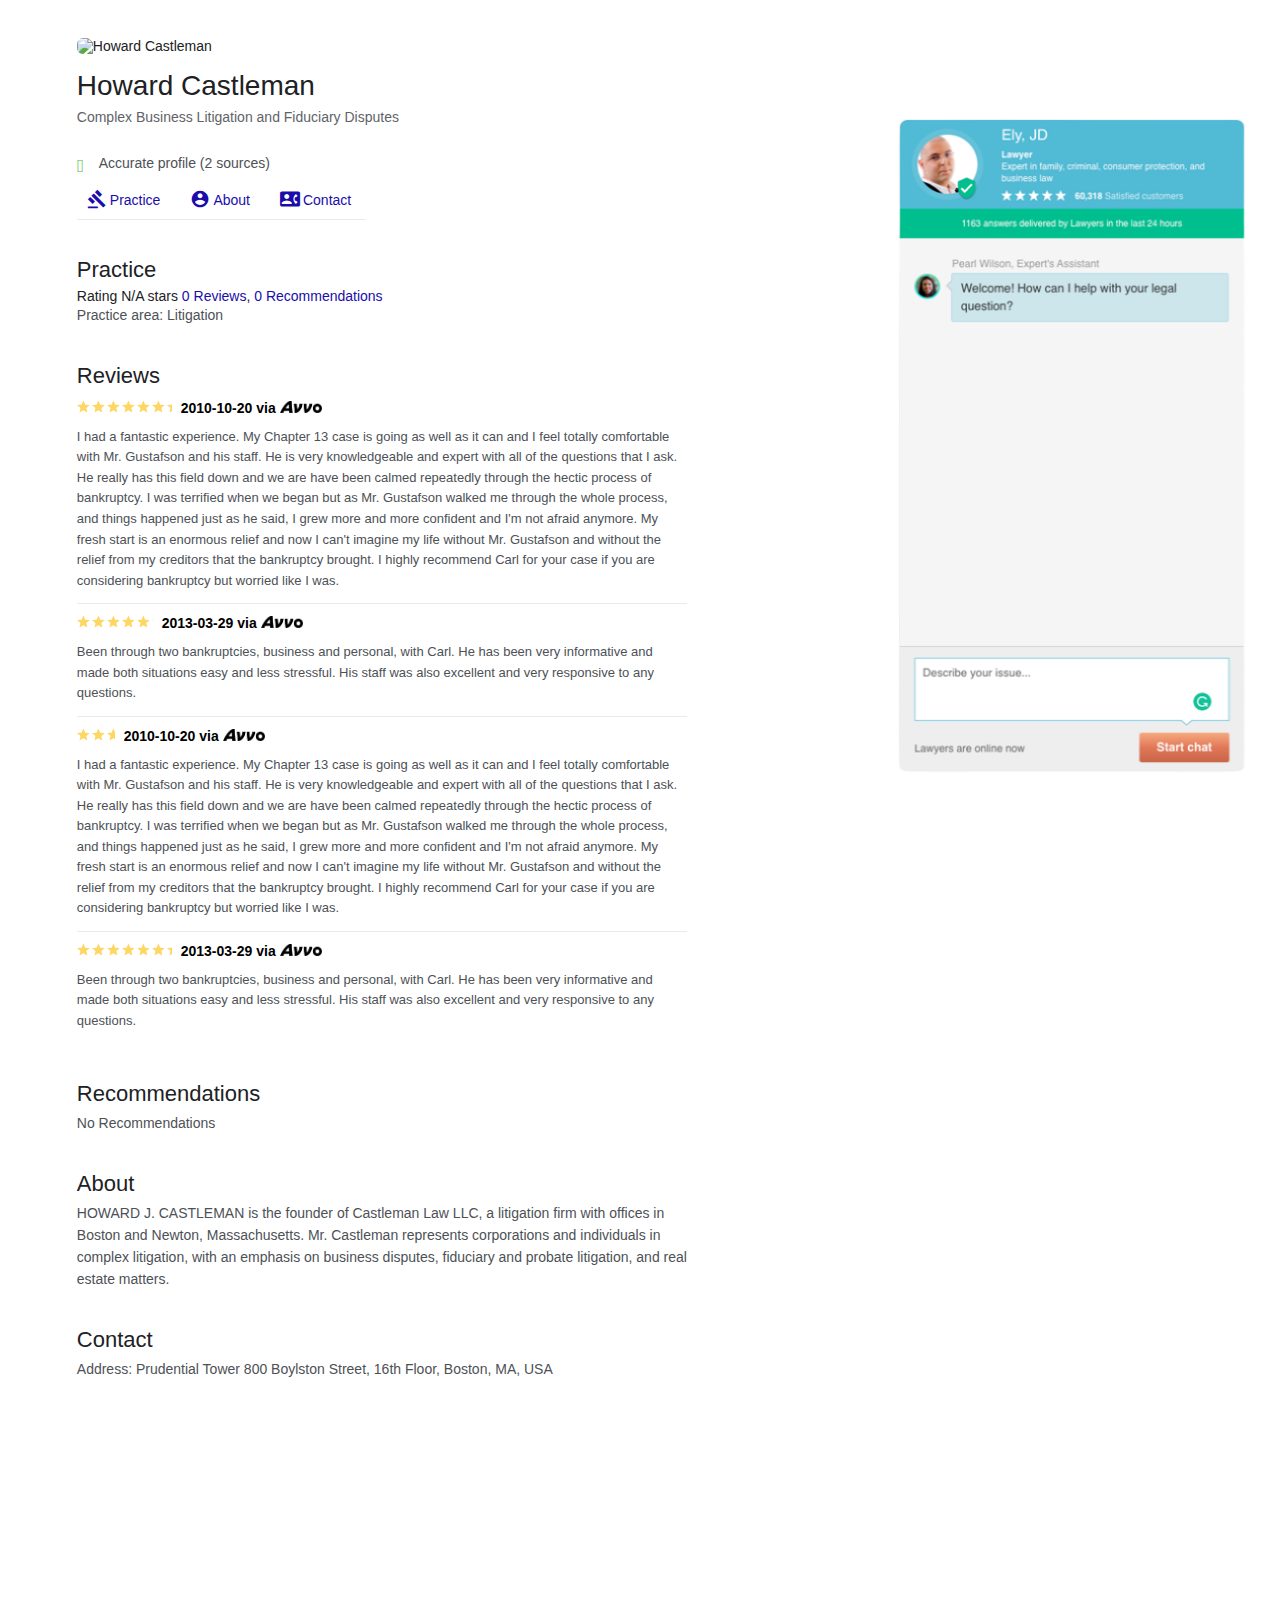
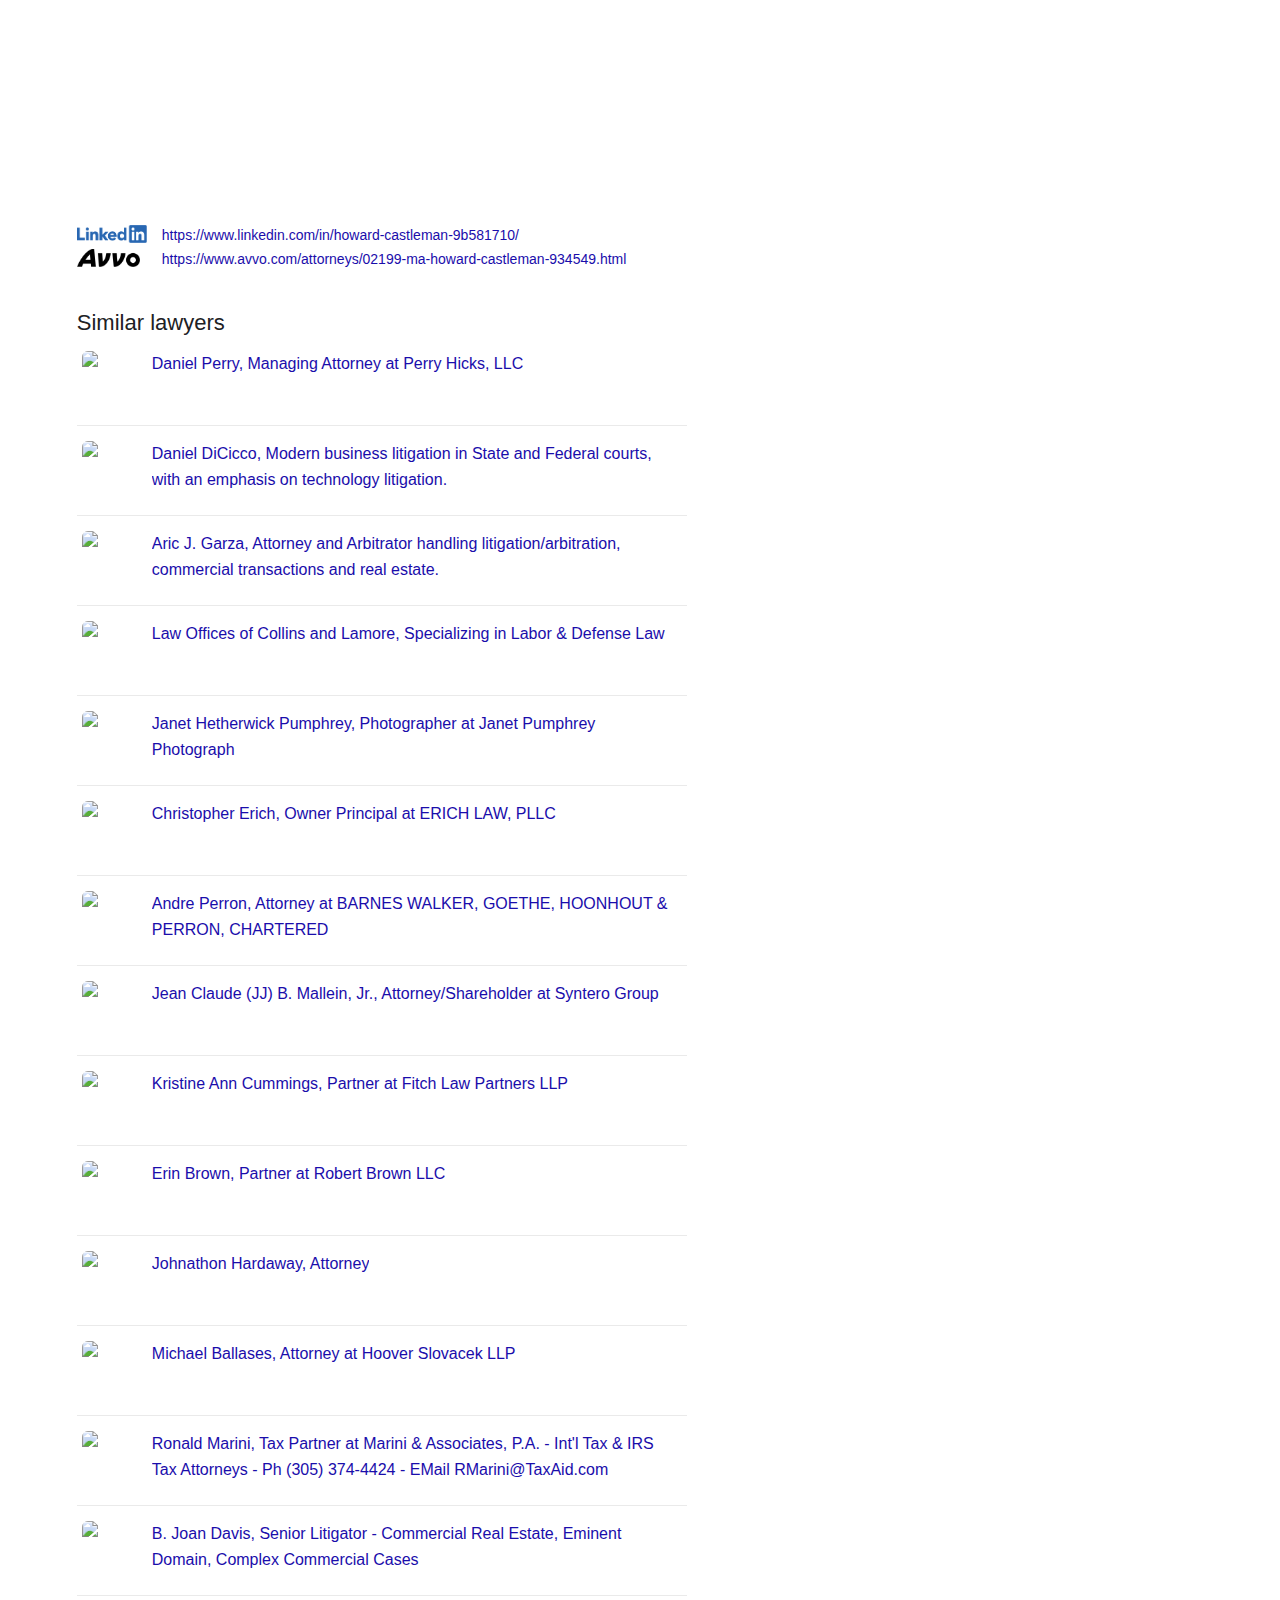
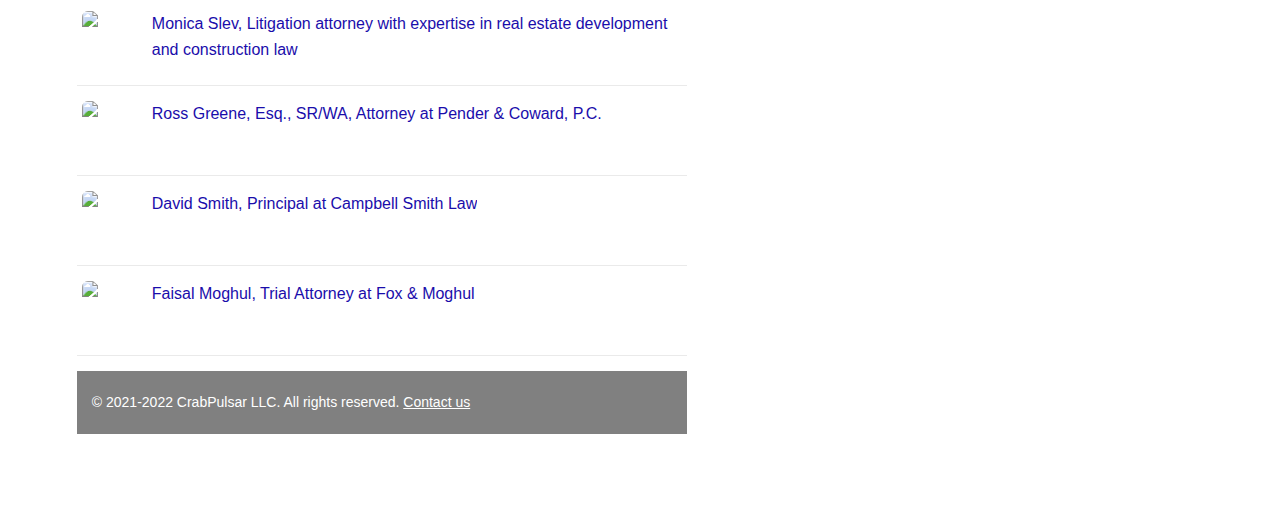
==== commit 35148fd4: "update" ====
--- a/index.html
+++ b/index.html
@@ -65,14 +65,14 @@
                 </li>
 
                 <li>
-                    <span role="img" aria-label="5 stars">⭐⭐⭐⭐</span>
+                    <span role="img" aria-label="4 stars">⭐⭐⭐⭐</span>
                     <time>2013-03-29</time> via <a href="#Contact">AVVO</a>
                     <p>Been through two bankruptcies, business and personal, with Carl. He has been very informative and
                         made both situations easy and less stressful. His staff was also excellent and very responsive
                         to any questions.</p>
                 </li>
                 <li>
-                    <span role="img" aria-label="5 stars">⭐⭐</span>
+                    <span role="img" aria-label="2 stars">⭐⭐</span>
                     <time>2010-10-20</time> via <a href="#Contact">AVVO</a>
                     <p>I had a fantastic experience. My Chapter 13 case is going as well as it can and I feel totally
                         comfortable with Mr. Gustafson and his staff. He is very knowledgeable and expert with all of
--- a/style.css
+++ b/style.css
@@ -1,4 +1,5 @@
 @import url("http://fonts.cdnfonts.com/css/google-sans");
+@import url("https://fonts.googleapis.com/icon?family=Material+Icons");
 
 * {
   margin: 0;
@@ -37,15 +38,12 @@
 }
 
 p span:first-child:after {
-  content: " ";
-  display: inline-block;
-  position: relative;
-  top: 3.5px;
-  width: 18px;
-  height: 18px;
-  background-image: url("https://heyt0pe.github.io/LandVigo/assets/images/wikipropedia/verified.png");
-  background-repeat: no-repeat;
-  background-size: contain;
+  content: "\ef76";
+  font-size: 18px;
+  font-family: 'Material Icons';
+  color: #4BB543;
+  position: relative;
+  top: 4px;
 }
 
 img {
@@ -69,18 +67,54 @@
 }
 
 ul.menu {
-  margin-top: 5px;
+  margin-top: 15px;
   margin-bottom: 20px;
   display: flex;
   gap: 15px;
+  padding-bottom: 6px;
+  border-bottom: 1px solid #eaeaea;
+  width: fit-content;
+  font-size: 14px;
+}
+
+ul.menu li{
+  cursor: pointer;
 }
 
 ul.menu li a {
+  font-size: 14px;
   line-height: 18px;
+  text-decoration: none;
+  position: relative;
+  top: -4px;
+  margin-left: 3px;
+  margin-right: 15px;
+}
+
+ul.menu li:nth-child(1)::before {
+  content: '\e90e';
+  font-size: 20px;
+  font-family: 'Material Icons';
+  color: #1a0dab;
+  margin-left: 10px;
+}
+
+ul.menu li:nth-child(2)::before {
+  content: '\e853';
+  font-size: 20px;
+  font-family: 'Material Icons';
+  color: #1a0dab;
+}
+
+ul.menu li:nth-child(3)::before {
+  content: '\e0cf';
+  font-size: 20px;
+  font-family: 'Material Icons';
+  color: #1a0dab;
 }
 
 body > div:nth-child(2) div h2 {
-  margin-top: 30px;
+  margin-top: 35px;
   margin-bottom: 5px;
   font-size: 22px;
   font-family: Arial, Helvetica, sans-serif;
@@ -100,49 +134,11 @@
   background-repeat: no-repeat;
 }
 
-body > div:nth-child(2) div.practice h2:after {
-  background-image: url("https://heyt0pe.github.io/LandVigo/assets/images/wikipropedia/practice.png");
-}
-
-body > div:nth-child(2) div.reviews h2:after {
-  background-size: 20px 20px;
-  width: 20px;
-  height: 20px;
-  top: 2px;
-  background-image: url("https://heyt0pe.github.io/LandVigo/assets/images/wikipropedia/reviews.png");
-}
-
-body > div:nth-child(2) div.recommendations h2:after {
-  background-image: url("https://heyt0pe.github.io/LandVigo/assets/images/wikipropedia/recommendations.png");
-}
-
-body > div:nth-child(2) div.about h2:after {
-  background-size: 19px 19px;
-  width: 19px;
-  height: 19px;
-  top: 2px;
-  background-image: url("https://heyt0pe.github.io/LandVigo/assets/images/wikipropedia/user.png");
-}
-
-body > div:nth-child(2) div.contact h2:after {
-  background-size: 18px 18px;
-  width: 18px;
-  height: 18px;
-  top: 2px;
-  background-image: url("https://heyt0pe.github.io/LandVigo/assets/images/wikipropedia/contact.png");
-}
-
-body > div:nth-child(2) div.related h2:after {
-  background-image: url("https://heyt0pe.github.io/LandVigo/assets/images/wikipropedia/similar-lawyers.png");
-  background-size: 24px 24px;
-  width: 24px;
-  height: 24px;
-}
-
-div.reviews li {
-  margin-top: 15px;
+div.reviews li,
+div.recommendations li {
+  margin-top: 10px;
   border-bottom: 1px solid #eaeaea;
-  padding-bottom: 13px;
+  padding-bottom: 12px;
   font-weight: 600;
   color: #000;
 }
@@ -158,14 +154,32 @@
   height: 12px;
   background-size: contain;
   background-repeat: no-repeat;
-  background-image: url("https://heyt0pe.github.io/LandVigo/assets/images/wikipropedia/avvo.png");
-}
-
-div.reviews li:last-child {
+  background-image: url("https://heyt0pe.github.io/wikipropedia/assets/avvo.png");
+}
+
+div.recommendations li a[href="#Contact"] {
+  font-size: 0;
+}
+
+div.recommendations li a[href="#Contact"]::before {
+  content: "";
+  display: inline-block;
+  position: relative;
+  top: 7px;
+  width: 60px;
+  height: 20px;
+  background-size: contain;
+  background-repeat: no-repeat;
+  background-image: url("https://heyt0pe.github.io/wikipropedia/assets/linkedin.png");
+}
+
+div.reviews li:last-child,
+div.recommendations li:last-child {
   border-bottom: none;
 }
 
-div.reviews li span {
+div.reviews li span,
+div.recommendations li span {
   font-size: 15px;
   letter-spacing: normal;
   margin-right: 5px;
@@ -176,7 +190,8 @@
   position: relative;
 }
 
-div.reviews li p {
+div.reviews li p,
+div.recommendations li p {
   font-size: 13px;
   font-weight: 400;
   margin-top: 10px;
@@ -214,45 +229,62 @@
 }
 
 iframe.map-frame {
-  margin: 20px 0;
+  margin: 10px 0;
   border: none;
+  width: min(100%, 620px);
+  height: 400px;
   display: block;
-}
-
-p.linkedin {
-  margin-bottom: 7px;
+  margin-bottom: 35px;
 }
 
 p.linkedin,
+p.fb,
 p.avvo {
   font-size: 0;
 }
 
 p.linkedin a,
+p.fb a,
 p.avvo a {
   font-size: 14px;
   position: relative;
   top: -3px;
 }
 
+p.linkedin{
+  margin-top: 35px;
+}
+
 p.linkedin::before {
   content: "";
   display: inline-block;
-  width: 75px;
+  width: 85px;
   height: 18px;
   background-size: contain;
   background-repeat: no-repeat;
-  background-image: url("https://heyt0pe.github.io/LandVigo/assets/images/wikipropedia/linkedin.png");
+  background-image: url("https://heyt0pe.github.io/wikipropedia/assets/linkedin.png");
 }
 
 p.avvo::before {
   content: "";
   display: inline-block;
-  width: 75px;
+  width: 85px;
   height: 18px;
   background-size: contain;
   background-repeat: no-repeat;
-  background-image: url("https://heyt0pe.github.io/LandVigo/assets/images/wikipropedia/avvo.png");
+  background-image: url("https://heyt0pe.github.io/wikipropedia/assets/avvo.png");
+}
+
+p.fb::before {
+  content: "";
+  display: inline-block;
+  width: 85px;
+  height: 18px;
+  position: relative;
+  top: 2px;
+  background-size: contain;
+  background-repeat: no-repeat;
+  background-image: url("assets/facebook.png");
 }
 
 body > div:nth-child(2) {
@@ -260,14 +292,14 @@
   padding-right: 4vw;
 }
 
-p.footer{
+p.footer {
   min-width: 100%;
   background-color: #808080;
   padding: 20px 15px;
   color: #fff;
 }
 
-p.footer a{
+p.footer a {
   text-decoration: underline;
   color: #fff;
 }
@@ -279,7 +311,7 @@
   right: 2vw;
   width: 365px;
   height: 75vh;
-  background-image: url("https://heyt0pe.github.io/LandVigo/assets/images/wikipropedia/chat-large.png");
+  background-image: url("https://heyt0pe.github.io/wikipropedia/assets/chat-large.png");
   background-repeat: no-repeat;
   background-position: 0% 50%;
   background-size: 100% 100%;
@@ -298,6 +330,6 @@
     width: min(95vw, 370px);
     height: 200px;
     background-size: contain;
-    background-image: url("https://heyt0pe.github.io/LandVigo/assets/images/wikipropedia/chat-mobile.png");
+    background-image: url("https://heyt0pe.github.io/wikipropedia/assets/chat-mobile.png");
   }
 }
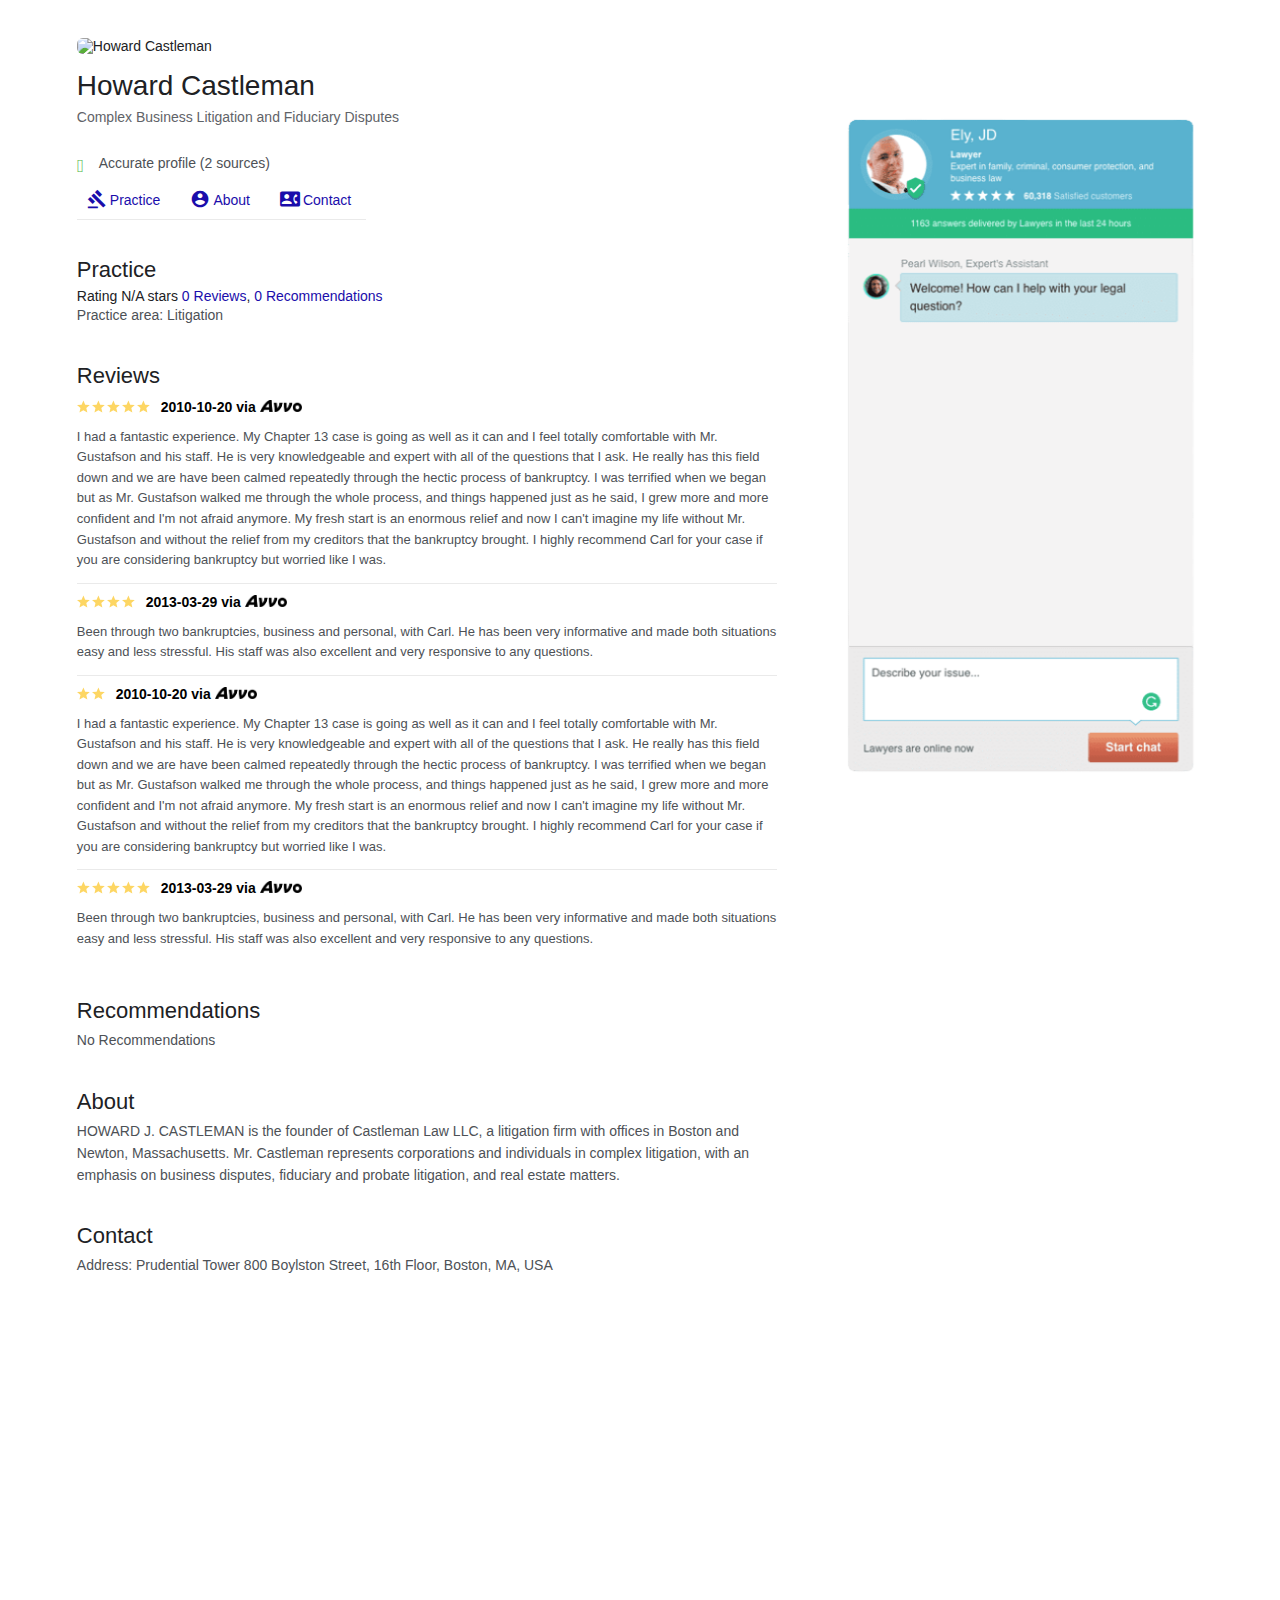
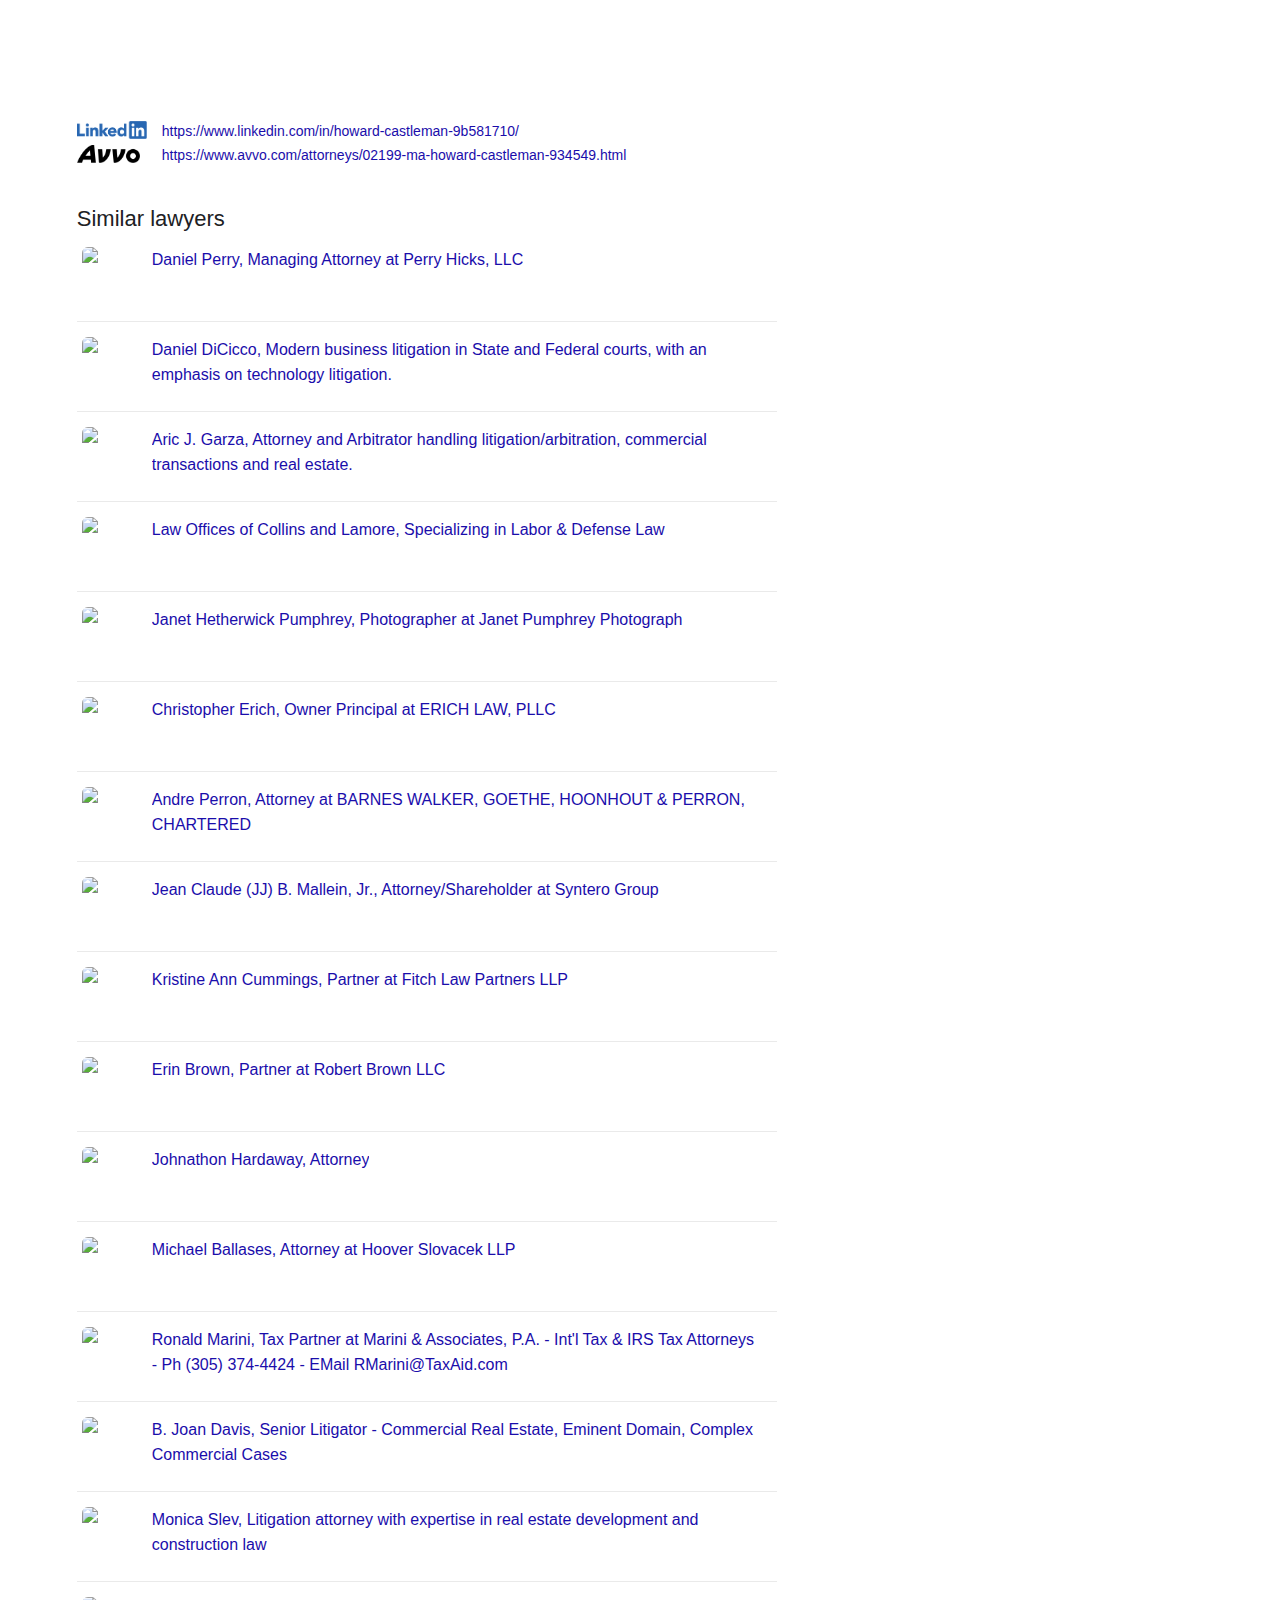
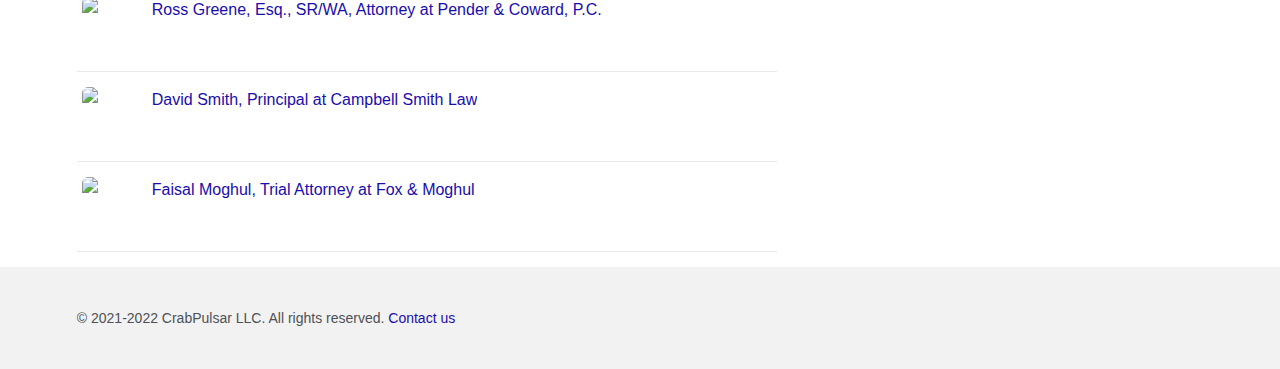
==== commit 44e7a698: "update" ====
--- a/index.html
+++ b/index.html
@@ -8,7 +8,7 @@
     <meta name="viewport" content="width=device-width, initial-scale=1.0" />
     <meta name="description"
         content="Real reviews and direct contact for Howard Castleman, Complex Business Litigation and Fiduciary Disputes " />
-    <link rel="stylesheet" href="style.css">
+    <link rel="stylesheet" href="cdn/css/profile.css">
     <title>Howard Castleman Reviews & Contacts, Complex Business Litigation and Fiduciary Disputes</title>
 </head>
 
@@ -277,7 +277,7 @@
         <p>© 2021-2022 CrabPulsar LLC. All rights reserved. <a href="https://forms.gle/kJXNiBUGzUnzoC7c9">Contact us</a>
         </p>
 
-        <script src="index.js"></script>
+        <script src="cdn/js/profile.js"></script>
 </body>
 
 </html>--- a/cdn/css/profile.css
+++ b/cdn/css/profile.css
@@ -0,0 +1,412 @@
+@import url("http://fonts.cdnfonts.com/css/google-sans");
+@import url("https://fonts.googleapis.com/icon?family=Material+Icons");
+
+* {
+  margin: 0;
+  padding: 0;
+  box-sizing: border-box;
+  list-style-type: none;
+}
+
+body {
+  background: #fff;
+  font-family: Arial, Helvetica, sans-serif;
+  padding: 6vw;
+  padding-bottom: 0;
+  padding-top: min(3vw, 45px);
+  font-size: 14px;
+  color: #202124;
+  overflow-x: hidden;
+}
+
+h1 {
+  font-size: 28px;
+  font-weight: 400;
+  margin-top: 10px;
+  line-height: 1.58;
+  font-family: "Product Sans", Arial, Helvetica, sans-serif;
+}
+
+strong {
+  color: #5f6368;
+  font-family: Arial, Helvetica, sans-serif;
+  font-weight: 400;
+  display: block;
+  margin-bottom: 20px;
+}
+
+p span:first-child {
+  font-size: 0;
+}
+
+p span:first-child:after {
+  content: "\ef76";
+  font-size: 18px;
+  font-family: "Material Icons";
+  color: #4bb543;
+  position: relative;
+  top: 4px;
+}
+
+img {
+  border-radius: 6px;
+}
+
+a {
+  color: #1a0dab;
+  text-decoration: none;
+  font-family: Arial, Helvetica, sans-serif;
+}
+
+a:hover {
+  text-decoration: underline;
+}
+
+p {
+  line-height: 1.58;
+  font-family: Arial, Helvetica, sans-serif;
+  color: #4d5156;
+}
+
+ul.menu {
+  margin-top: 15px;
+  margin-bottom: 20px;
+  display: flex;
+  gap: 15px;
+  padding-bottom: 6px;
+  border-bottom: 1px solid #eaeaea;
+  width: fit-content;
+  font-size: 14px;
+}
+
+ul.menu li {
+  cursor: pointer;
+}
+
+ul.menu li a {
+  font-size: 14px;
+  line-height: 18px;
+  text-decoration: none;
+  position: relative;
+  top: -4px;
+  margin-left: 3px;
+  margin-right: 15px;
+}
+
+ul.menu li:nth-child(1)::before {
+  content: "\e90e";
+  font-size: 20px;
+  font-family: "Material Icons";
+  color: #1a0dab;
+  margin-left: 10px;
+}
+
+ul.menu li:nth-child(2)::before {
+  content: "\e853";
+  font-size: 20px;
+  font-family: "Material Icons";
+  color: #1a0dab;
+}
+
+ul.menu li:nth-child(3)::before {
+  content: "\e0cf";
+  font-size: 20px;
+  font-family: "Material Icons";
+  color: #1a0dab;
+}
+
+body > div:nth-child(2) div h2 {
+  margin-top: 35px;
+  margin-bottom: 5px;
+  font-size: 22px;
+  font-family: Arial, Helvetica, sans-serif;
+  font-weight: 400;
+  width: max-content;
+}
+
+body > div:nth-child(2) div h2:after {
+  content: "";
+  display: inline-block;
+  position: relative;
+  top: 3px;
+  left: 7px;
+  width: 22px;
+  height: 22px;
+  background-size: 22px 22px;
+  background-repeat: no-repeat;
+}
+
+div.reviews li,
+div.recommendations li {
+  margin-top: 10px;
+  border-bottom: 1px solid #eaeaea;
+  padding-bottom: 12px;
+  font-weight: 600;
+  color: #000;
+}
+
+div.reviews li a[href="#Contact"] {
+  font-size: 0;
+}
+
+div.reviews li a[href="#Contact"]::before {
+  content: "";
+  display: inline-block;
+  width: 50px;
+  height: 12px;
+  background-size: contain;
+  background-repeat: no-repeat;
+  background-image: url("../icon/avvo.png");
+}
+
+div.recommendations li a[href="#Contact"] {
+  font-size: 0;
+}
+
+div.recommendations li a[href="#Contact"]::before {
+  content: "";
+  display: inline-block;
+  position: relative;
+  top: 7px;
+  width: 60px;
+  height: 20px;
+  background-size: contain;
+  background-repeat: no-repeat;
+  background-image: url("../icon/linkedin.png");
+}
+
+div.reviews li:last-child,
+div.recommendations li:last-child {
+  border-bottom: none;
+}
+
+div.reviews li span[aria-label="1 star"],
+div.recommendations li span[aria-label="1 star"] {
+  font-size: 0;
+  display: inline-block;
+  margin-right: 5px;
+  height: 15px;
+  width: 15px;
+  background-image: url("data:image/svg+xml,<svg xmlns='http://www.w3.org/2000/svg' viewBox='0 0 23.44 19'><polygon fill='%23fdd663' points='10,15.27 16.18,19 14.54,11.97 20,7.24 12.81,6.63 10,0 7.19,6.63 0,7.24 5.46,11.97 3.82,19'/></svg>");
+  background-repeat: repeat-x;
+  background-size: 15px 15px;
+  position: relative;
+  top: -13px;
+}
+
+div.reviews li span[aria-label="1 stars"],
+div.recommendations li span[aria-label="1 stars"] {
+  font-size: 0;
+  display: inline-block;
+  margin-right: 5px;
+  height: 15px;
+  width: 15px;
+  background-image: url("data:image/svg+xml,<svg xmlns='http://www.w3.org/2000/svg' viewBox='0 0 23.44 19'><polygon fill='%23fdd663' points='10,15.27 16.18,19 14.54,11.97 20,7.24 12.81,6.63 10,0 7.19,6.63 0,7.24 5.46,11.97 3.82,19'/></svg>");
+  background-repeat: repeat-x;
+  background-size: 15px 15px;
+  position: relative;
+  top: -13px;
+}
+
+div.reviews li span[aria-label="2 stars"],
+div.recommendations li span[aria-label="2 stars"] {
+  font-size: 0;
+  display: inline-block;
+  margin-right: 5px;
+  height: 15px;
+  width: 30px;
+  background-image: url("data:image/svg+xml,<svg xmlns='http://www.w3.org/2000/svg' viewBox='0 0 23.44 19'><polygon fill='%23fdd663' points='10,15.27 16.18,19 14.54,11.97 20,7.24 12.81,6.63 10,0 7.19,6.63 0,7.24 5.46,11.97 3.82,19'/></svg>");
+  background-repeat: repeat-x;
+  background-size: 15px 15px;
+  position: relative;
+  top: -13px;
+}
+
+div.reviews li span[aria-label="3 stars"],
+div.recommendations li span[aria-label="3 stars"] {
+  font-size: 0;
+  display: inline-block;
+  margin-right: 5px;
+  height: 15px;
+  width: 45px;
+  background-image: url("data:image/svg+xml,<svg xmlns='http://www.w3.org/2000/svg' viewBox='0 0 23.44 19'><polygon fill='%23fdd663' points='10,15.27 16.18,19 14.54,11.97 20,7.24 12.81,6.63 10,0 7.19,6.63 0,7.24 5.46,11.97 3.82,19'/></svg>");
+  background-repeat: repeat-x;
+  background-size: 15px 15px;
+  position: relative;
+  top: -13px;
+}
+
+div.reviews li span[aria-label="4 stars"],
+div.recommendations li span[aria-label="4 stars"] {
+  font-size: 0;
+  display: inline-block;
+  margin-right: 5px;
+  height: 15px;
+  width: 60px;
+  background-image: url("data:image/svg+xml,<svg xmlns='http://www.w3.org/2000/svg' viewBox='0 0 23.44 19'><polygon fill='%23fdd663' points='10,15.27 16.18,19 14.54,11.97 20,7.24 12.81,6.63 10,0 7.19,6.63 0,7.24 5.46,11.97 3.82,19'/></svg>");
+  background-repeat: repeat-x;
+  background-size: 15px 15px;
+  position: relative;
+  top: -13px;
+}
+
+div.reviews li span[aria-label="5 stars"],
+div.recommendations li span[aria-label="5 stars"] {
+  font-size: 0;
+  display: inline-block;
+  margin-right: 5px;
+  height: 15px;
+  width: 75px;
+  background-image: url("data:image/svg+xml,<svg xmlns='http://www.w3.org/2000/svg' viewBox='0 0 23.44 19'><polygon fill='%23fdd663' points='10,15.27 16.18,19 14.54,11.97 20,7.24 12.81,6.63 10,0 7.19,6.63 0,7.24 5.46,11.97 3.82,19'/></svg>");
+  background-repeat: repeat-x;
+  background-size: 15px 15px;
+  position: relative;
+  top: -13px;
+}
+
+div.reviews li p,
+div.recommendations li p {
+  font-size: 13px;
+  font-weight: 400;
+  margin-top: 0;
+}
+
+div.related div.profile {
+  margin: 15px 0;
+  padding: 0 5px;
+  padding-bottom: 7px;
+  border-bottom: 1px solid #eaeaea;
+  display: flex;
+}
+
+div.related div.profile p {
+  display: flex;
+  gap: 10px;
+  font-size: 0;
+}
+
+div.related div.profile p img {
+  min-width: 50px;
+  max-width: 50px;
+  min-height: 67px;
+  max-height: 67px;
+}
+
+div.related div.profile p a {
+  font-size: 16px;
+  overflow: hidden;
+  text-overflow: ellipsis;
+  display: -webkit-box;
+  -webkit-line-clamp: 3;
+  line-clamp: 3;
+  -webkit-box-orient: vertical;
+}
+
+iframe.map-frame {
+  margin: 10px 0;
+  border: none;
+  width: min(100%, 620px);
+  height: 400px;
+  display: block;
+  margin-bottom: 35px;
+}
+
+p.linkedin,
+p.fb,
+p.avvo {
+  font-size: 0;
+}
+
+p.linkedin a,
+p.fb a,
+p.avvo a {
+  font-size: 14px;
+  position: relative;
+  top: -3px;
+}
+
+p.linkedin {
+  margin-top: 35px;
+}
+
+p.linkedin::before {
+  content: "";
+  display: inline-block;
+  width: 85px;
+  height: 18px;
+  background-size: contain;
+  background-repeat: no-repeat;
+  background-image: url("../icon/linkedin.png");
+}
+
+p.avvo::before {
+  content: "";
+  display: inline-block;
+  width: 85px;
+  height: 18px;
+  background-size: contain;
+  background-repeat: no-repeat;
+  background-image: url("../icon/avvo.png");
+}
+
+p.fb::before {
+  content: "";
+  display: inline-block;
+  width: 85px;
+  height: 18px;
+  position: relative;
+  top: 2px;
+  background-size: contain;
+  background-repeat: no-repeat;
+  background-image: url("../icon/facebook.png");
+}
+
+body > div:nth-child(2) {
+  width: calc(95vw - 465px);
+  padding-right: 4vw;
+}
+
+p.footer {
+  width: 100vw;
+  margin-left: -6vw;
+  background-color: #808080;
+  padding: 40px 6vw;
+  background: #f2f2f2;
+  color: #4d5156;
+  font-weight: 400;
+}
+
+p.footer a {
+  text-decoration: none;
+  font-weight: 400;
+}
+
+body::after {
+  content: "";
+  position: fixed;
+  top: 12vh;
+  right: 6vw;
+  width: 365px;
+  height: 75vh;
+  background-image: url("../icon/chat-large.png");
+  background-repeat: no-repeat;
+  background-position: 0% 50%;
+  background-size: 100% 100%;
+}
+
+@media (max-width: 980px) {
+  body > div:nth-child(2) {
+    width: 88vw;
+    padding-right: 0;
+  }
+
+  body::after {
+    content: "";
+    top: unset;
+    bottom: 1.5vh;
+    width: min(95vw, 370px);
+    height: 200px;
+    background-size: contain;
+    background-image: url("../icon/chat-mobile.png");
+  }
+}
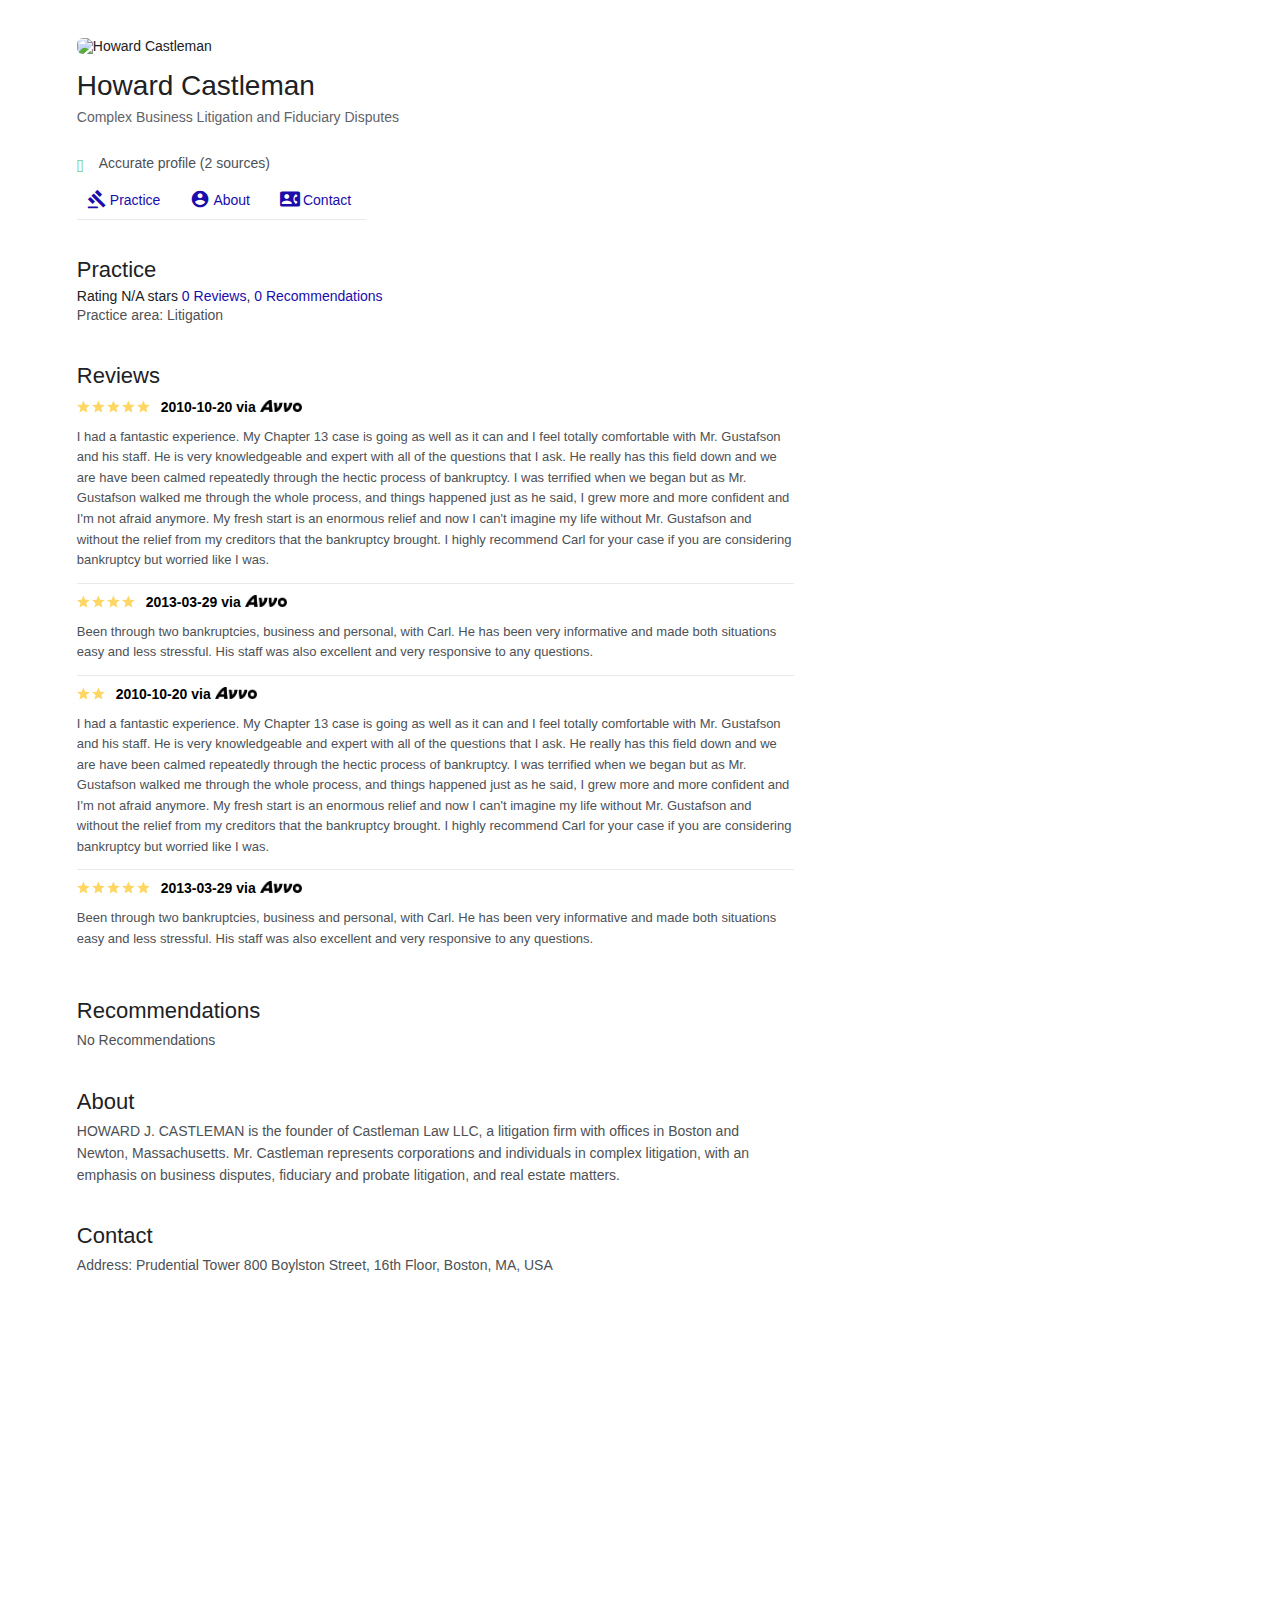
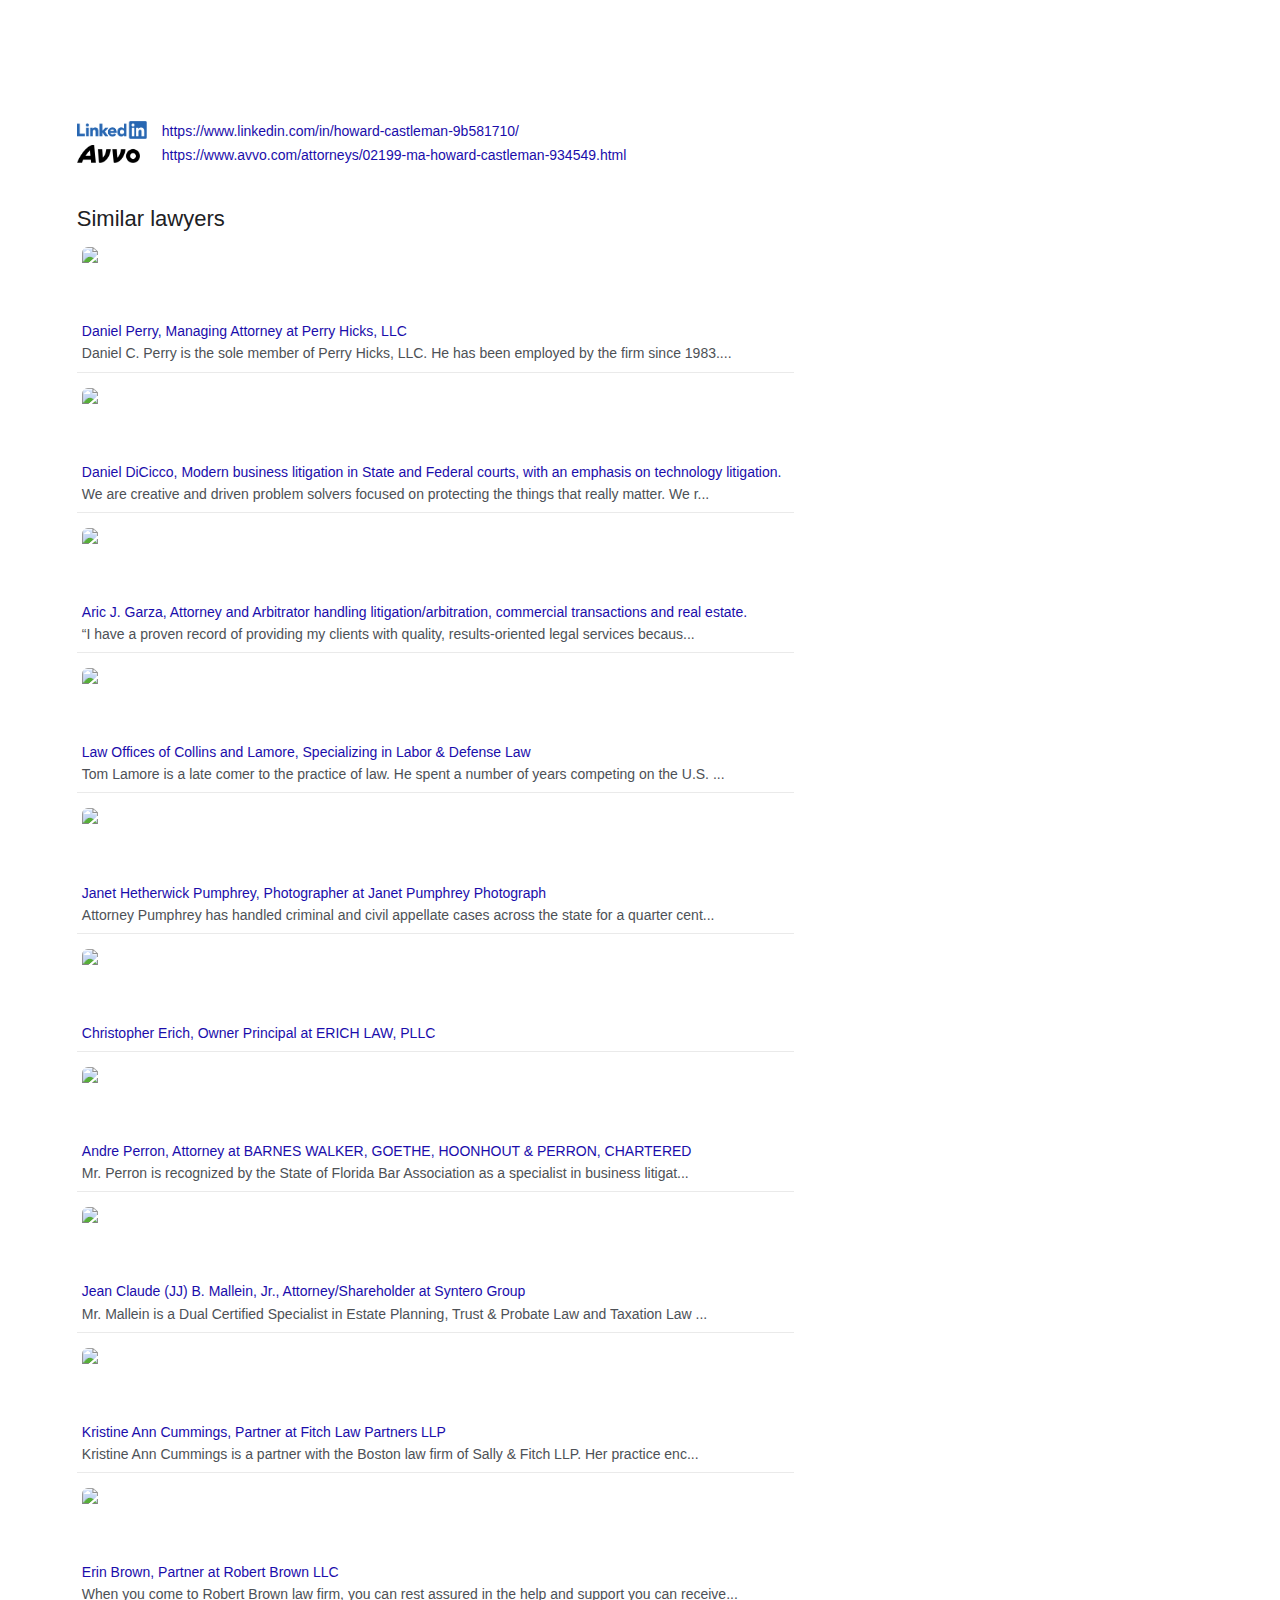
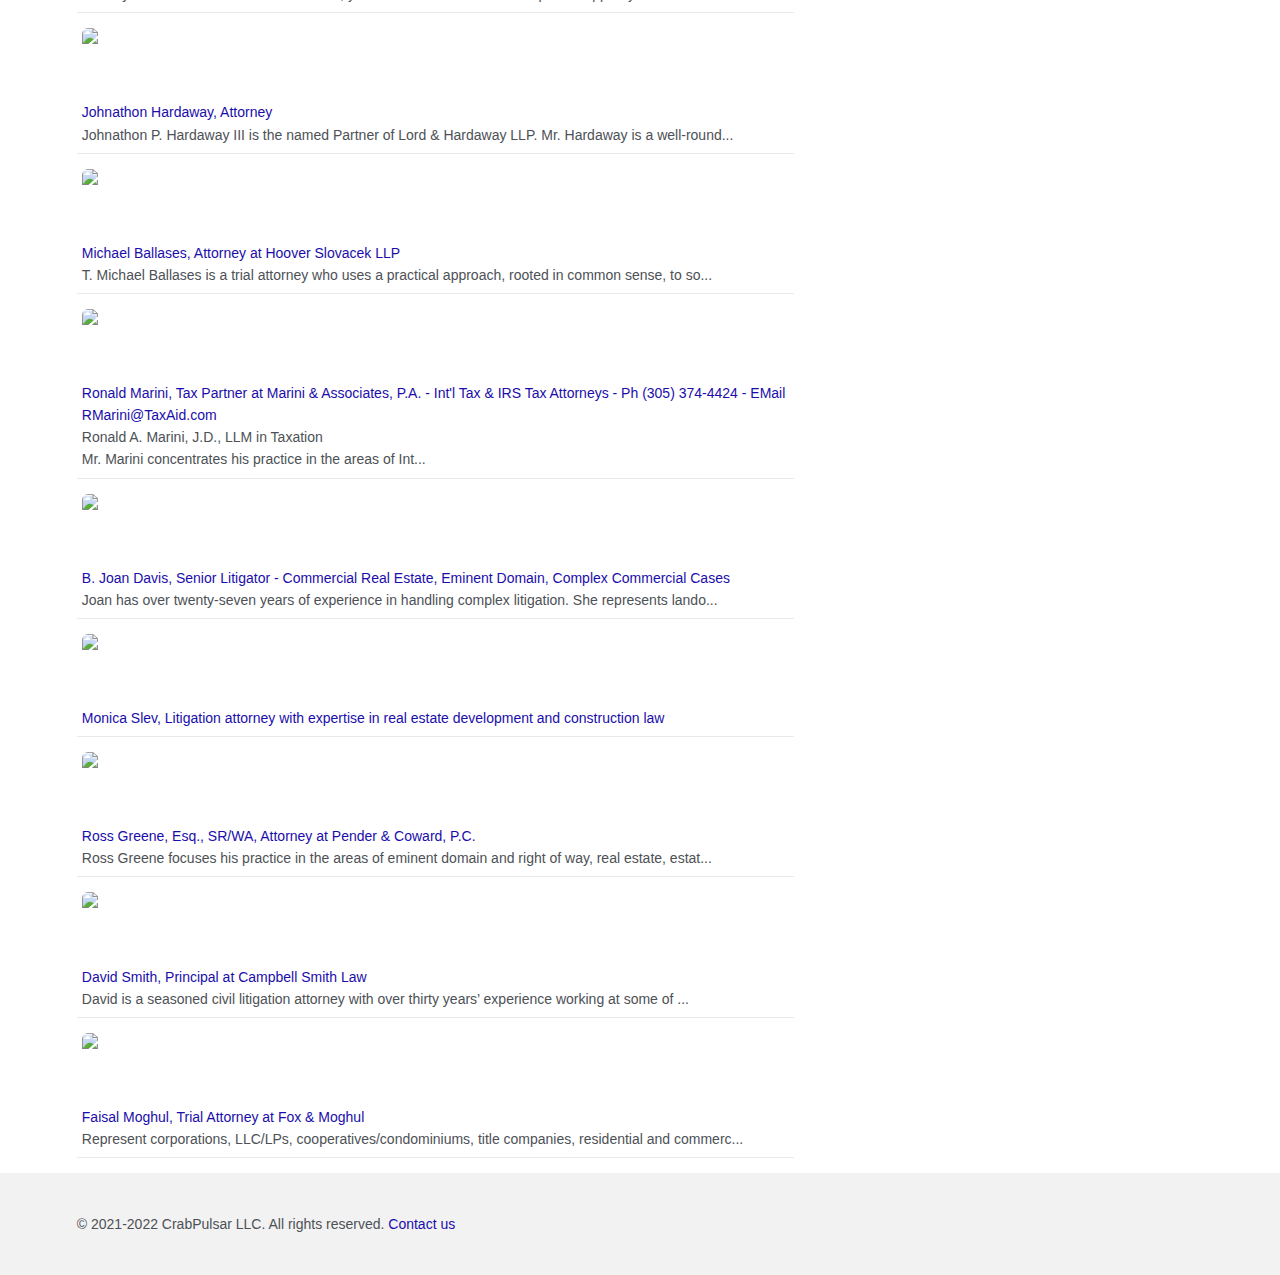
==== commit babbb62c: "update" ====
--- a/index.html
+++ b/index.html
@@ -135,7 +135,7 @@
             <h2>Similar lawyers</h2>
             <div class="profile">
                 <p><img
-                        src=https://www.wikipropedia.com/cdn/img/112x149/lawyer_daniel_perry_1433000_1522957094_thumbnail.jpg /><br /><a
+                        src=https://www.wikipropedia.comhttps://www.wikipropedia.com/cdn/img/112x149/lawyer_daniel_perry_1433000_1522957094_thumbnail.jpg /><br /><a
                         href="https://www.wikipropedia.com/law/daniel-perry-lawyer-693.html">Daniel Perry, Managing
                         Attorney at Perry Hicks, LLC</a><br />Daniel C. Perry is the sole member of Perry Hicks, LLC. He
                     has been employed by the firm since 1983....</p>
@@ -143,7 +143,7 @@
             <div class="profile">
                 <p>
                     <img
-                        src=https://www.wikipropedia.com/cdn/img/112x149/lawyer_daniel_dicicco_1490602_1543689036_thumbnail.jpg />
+                        src=https://www.wikipropedia.comhttps://www.wikipropedia.com/cdn/img/112x149/lawyer_daniel_dicicco_1490602_1543689036_thumbnail.jpg />
                     <br />
                     <a href="https://www.wikipropedia.com/law/daniel-dicicco-lawyer-926.html">
                         Daniel DiCicco, Modern
@@ -156,7 +156,7 @@
             </div>
             <div class="profile">
                 <p><img
-                        src=https://www.wikipropedia.com/cdn/img/112x149/lawyer_aric_garza_38822_1522963748_thumbnail.jpg /><br /><a
+                        src=https://www.wikipropedia.comhttps://www.wikipropedia.com/cdn/img/112x149/lawyer_aric_garza_38822_1522963748_thumbnail.jpg /><br /><a
                         href="https://www.wikipropedia.com/law/aric-j-garza-lawyer-1878.html">Aric J. Garza, Attorney
                         and Arbitrator handling litigation/arbitration, commercial transactions and real
                         estate.</a><br />“I have a proven record of providing my clients with quality, results-oriented
@@ -164,69 +164,69 @@
             </div>
             <div class="profile">
                 <p><img
-                        src=https://www.wikipropedia.com/cdn/img/112x149/lawyer_andrew_lamore_255239_1522963988_thumbnail.jpg /><br /><a
+                        src=https://www.wikipropedia.comhttps://www.wikipropedia.com/cdn/img/112x149/lawyer_andrew_lamore_255239_1522963988_thumbnail.jpg /><br /><a
                         href="https://www.wikipropedia.com/law/law-offices-of-collins-and-lamore-lawyer-5497.html">Law
                         Offices of Collins and Lamore, Specializing in Labor & Defense Law</a><br />Tom Lamore is a late
                     comer to the practice of law. He spent a number of years competing on the U.S. ...</p>
             </div>
             <div class="profile">
                 <p><img
-                        src=https://www.wikipropedia.com/cdn/img/112x149/lawyer_janet_pumphrey_1342370_1522960399_thumbnail.jpg /><br /><a
+                        src=https://www.wikipropedia.comhttps://www.wikipropedia.com/cdn/img/112x149/lawyer_janet_pumphrey_1342370_1522960399_thumbnail.jpg /><br /><a
                         href="https://www.wikipropedia.com/law/janet-hetherwick-pumphrey-lawyer-621.html">Janet
                         Hetherwick Pumphrey, Photographer at Janet Pumphrey Photograph</a><br />Attorney Pumphrey has
                     handled criminal and civil appellate cases across the state for a quarter cent...</p>
             </div>
             <div class="profile">
                 <p><img
-                        src=https://www.wikipropedia.com/cdn/img/112x149/lawyer_christopher_erich_4967324_1536514574_thumbnail.jpg /><br /><a
+                        src=https://www.wikipropedia.comhttps://www.wikipropedia.com/cdn/img/112x149/lawyer_christopher_erich_4967324_1536514574_thumbnail.jpg /><br /><a
                         href="https://www.wikipropedia.com/law/christopher-erich-lawyer-5211.html">Christopher Erich,
                         Owner Principal at ERICH LAW, PLLC</a><br /></p>
             </div>
             <div class="profile">
                 <p><img
-                        src=https://www.wikipropedia.com/cdn/img/112x149/lawyer_andre_perron_1268950_1522962766_thumbnail.jpg /><br /><a
+                        src=https://www.wikipropedia.comhttps://www.wikipropedia.com/cdn/img/112x149/lawyer_andre_perron_1268950_1522962766_thumbnail.jpg /><br /><a
                         href="https://www.wikipropedia.com/law/andre-perron-lawyer-595.html">Andre Perron, Attorney at
                         BARNES WALKER, GOETHE, HOONHOUT & PERRON, CHARTERED</a><br />Mr. Perron is recognized by the
                     State of Florida Bar Association as a specialist in business litigat...</p>
             </div>
             <div class="profile">
                 <p><img
-                        src=https://www.wikipropedia.com/cdn/img/112x149/lawyer_jean_mallein_1220687_1522962293_thumbnail.jpg /><br /><a
+                        src=https://www.wikipropedia.comhttps://www.wikipropedia.com/cdn/img/112x149/lawyer_jean_mallein_1220687_1522962293_thumbnail.jpg /><br /><a
                         href="https://www.wikipropedia.com/law/jean-claude-jj-b-mallein-jr--lawyer-349.html">Jean Claude
                         (JJ) B. Mallein, Jr., Attorney/Shareholder at Syntero Group</a><br />Mr. Mallein is a Dual
                     Certified Specialist in Estate Planning, Trust & Probate Law and Taxation Law ...</p>
             </div>
             <div class="profile">
                 <p><img
-                        src=https://www.wikipropedia.com/cdn/img/112x149/lawyer_kristine_cummings_1780259_1522957460_thumbnail.jpg /><br /><a
+                        src=https://www.wikipropedia.comhttps://www.wikipropedia.com/cdn/img/112x149/lawyer_kristine_cummings_1780259_1522957460_thumbnail.jpg /><br /><a
                         href="https://www.wikipropedia.com/law/kristine-ann-cummings-lawyer-1322.html">Kristine Ann
                         Cummings, Partner at Fitch Law Partners LLP</a><br />Kristine Ann Cummings is a partner with the
                     Boston law firm of Sally & Fitch LLP. Her practice enc...</p>
             </div>
             <div class="profile">
                 <p><img
-                        src=https://www.wikipropedia.com/cdn/img/112x149/lawyer_erin_brown_4226569_1539042874_thumbnail.jpg /><br /><a
+                        src=https://www.wikipropedia.comhttps://www.wikipropedia.com/cdn/img/112x149/lawyer_erin_brown_4226569_1539042874_thumbnail.jpg /><br /><a
                         href="https://www.wikipropedia.com/law/erin-brown-lawyer-2819.html">Erin Brown, Partner at
                         Robert Brown LLC</a><br />When you come to Robert Brown law firm, you can rest assured in the
                     help and support you can receive...</p>
             </div>
             <div class="profile">
                 <p><img
-                        src=https://www.wikipropedia.com/cdn/img/112x149/lawyer_johnathon_hardaway_4134274_1522964075_thumbnail.jpg /><br /><a
+                        src=https://www.wikipropedia.comhttps://www.wikipropedia.com/cdn/img/112x149/lawyer_johnathon_hardaway_4134274_1522964075_thumbnail.jpg /><br /><a
                         href="https://www.wikipropedia.com/law/johnathon-hardaway-lawyer-2439.html">Johnathon Hardaway,
                         Attorney</a><br />Johnathon P. Hardaway III is the named Partner of Lord & Hardaway LLP. Mr.
                     Hardaway is a well-round...</p>
             </div>
             <div class="profile">
                 <p><img
-                        src=https://www.wikipropedia.com/cdn/img/112x149/lawyer_thomas_ballases_73002_1522962146_thumbnail.jpg /><br /><a
+                        src=https://www.wikipropedia.comhttps://www.wikipropedia.com/cdn/img/112x149/lawyer_thomas_ballases_73002_1522962146_thumbnail.jpg /><br /><a
                         href="https://www.wikipropedia.com/law/michael-ballases-lawyer-1862.html">Michael Ballases,
                         Attorney at Hoover Slovacek LLP</a><br />T. Michael Ballases is a trial attorney who uses a
                     practical approach, rooted in common sense, to so...</p>
             </div>
             <div class="profile">
                 <p><img
-                        src=https://www.wikipropedia.com/cdn/img/112x149/lawyer_ronald_marini_1260258_1522954729_thumbnail.jpg /><br /><a
+                        src=https://www.wikipropedia.comhttps://www.wikipropedia.com/cdn/img/112x149/lawyer_ronald_marini_1260258_1522954729_thumbnail.jpg /><br /><a
                         href="https://www.wikipropedia.com/law/ronald-marini-lawyer-486.html">Ronald Marini, Tax Partner
                         at Marini & Associates, P.A. - Int'l Tax & IRS Tax Attorneys - Ph (305) 374-4424 - EMail
                         RMarini@TaxAid.com</a><br />Ronald A. Marini, J.D., LLM in Taxation<br />Mr. Marini concentrates
@@ -234,20 +234,20 @@
             </div>
             <div class="profile">
                 <p><img
-                        src=https://www.wikipropedia.com/cdn/img/112x149/lawyer_b__davis_1733165_1522955395_thumbnail.jpg /><br /><a
+                        src=https://www.wikipropedia.comhttps://www.wikipropedia.com/cdn/img/112x149/lawyer_b__davis_1733165_1522955395_thumbnail.jpg /><br /><a
                         href="https://www.wikipropedia.com/law/b-joan-davis-lawyer-1149.html">B. Joan Davis, Senior
                         Litigator - Commercial Real Estate, Eminent Domain, Complex Commercial Cases</a><br />Joan has
                     over twenty-seven years of experience in handling complex litigation. She represents lando...</p>
             </div>
             <div class="profile">
                 <p><img
-                        src=https://www.wikipropedia.com/cdn/img/112x149/lawyer_monica_slev_73300_1522958863_thumbnail.jpg /><br /><a
+                        src=https://www.wikipropedia.comhttps://www.wikipropedia.com/cdn/img/112x149/lawyer_monica_slev_73300_1522958863_thumbnail.jpg /><br /><a
                         href="https://www.wikipropedia.com/law/monica-slev-lawyer-1930.html">Monica Slev, Litigation
                         attorney with expertise in real estate development and construction law</a><br /></p>
             </div>
             <div class="profile">
                 <p><img
-                        src=https://www.wikipropedia.com/cdn/img/112x149/lawyer_donald_greene_1811164_1522964117_thumbnail.jpg /><br /><a
+                        src=https://www.wikipropedia.comhttps://www.wikipropedia.com/cdn/img/112x149/lawyer_donald_greene_1811164_1522964117_thumbnail.jpg /><br /><a
                         href="https://www.wikipropedia.com/law/ross-greene-esq-sr-wa-lawyer-1398.html">Ross Greene,
                         Esq., SR/WA, Attorney at Pender & Coward, P.C.</a><br />Ross Greene focuses his practice in the
                     areas of eminent domain and right of way, real estate, estat...</p>
@@ -255,7 +255,7 @@
             <div class="profile">
                 <p>
                     <img
-                        src=https://www.wikipropedia.com/cdn/img/112x149/lawyer_david_smith_4870355_1522963952_thumbnail.jpg />
+                        src=https://www.wikipropedia.comhttps://www.wikipropedia.com/cdn/img/112x149/lawyer_david_smith_4870355_1522963952_thumbnail.jpg />
                     <br />
                     <a href="https://www.wikipropedia.com/law/david-smith-lawyer-4883.html">
                         David Smith, Principal at
@@ -267,7 +267,7 @@
             </div>
             <div class="profile">
                 <p><img
-                        src=https://www.wikipropedia.com/cdn/img/112x149/lawyer_faisal_moghul_3821515_1522963579_thumbnail.jpg /><br /><a
+                        src=https://www.wikipropedia.comhttps://www.wikipropedia.com/cdn/img/112x149/lawyer_faisal_moghul_3821515_1522963579_thumbnail.jpg /><br /><a
                         href="https://www.wikipropedia.com/law/faisal-moghul-lawyer-2487.html">Faisal Moghul, Trial
                         Attorney at Fox & Moghul</a><br />Represent corporations, LLC/LPs, cooperatives/condominiums,
                     title companies, residential and commerc...</p>
--- a/cdn/css/profile.css
+++ b/cdn/css/profile.css
@@ -1,4 +1,4 @@
-@import url("http://fonts.cdnfonts.com/css/google-sans");
+@import url("//fonts.cdnfonts.com/css/google-sans");
 @import url("https://fonts.googleapis.com/icon?family=Material+Icons");
 
 * {
@@ -156,7 +156,7 @@
   height: 12px;
   background-size: contain;
   background-repeat: no-repeat;
-  background-image: url("../icon/avvo.png");
+  background-image: url("/cdn/icon/avvo.png");
 }
 
 div.recommendations li a[href="#Contact"] {
@@ -172,7 +172,7 @@
   height: 20px;
   background-size: contain;
   background-repeat: no-repeat;
-  background-image: url("../icon/linkedin.png");
+  background-image: url("/cdn/icon/linkedin.png");
 }
 
 div.reviews li:last-child,
@@ -279,20 +279,19 @@
   display: flex;
 }
 
-div.related div.profile p {
+div.related div.profile {
   display: flex;
   gap: 10px;
-  font-size: 0;
-}
-
-div.related div.profile p img {
+}
+
+div.related div.profile img {
   min-width: 50px;
   max-width: 50px;
   min-height: 67px;
   max-height: 67px;
 }
 
-div.related div.profile p a {
+div.related div.profile div a {
   font-size: 16px;
   overflow: hidden;
   text-overflow: ellipsis;
@@ -336,7 +335,7 @@
   height: 18px;
   background-size: contain;
   background-repeat: no-repeat;
-  background-image: url("../icon/linkedin.png");
+  background-image: url("/cdn/icon/linkedin.png");
 }
 
 p.avvo::before {
@@ -346,7 +345,7 @@
   height: 18px;
   background-size: contain;
   background-repeat: no-repeat;
-  background-image: url("../icon/avvo.png");
+  background-image: url("/cdn/icon/avvo.png");
 }
 
 p.fb::before {
@@ -358,12 +357,20 @@
   top: 2px;
   background-size: contain;
   background-repeat: no-repeat;
-  background-image: url("../icon/facebook.png");
+  background-image: url("/cdn/icon/facebook.png");
 }
 
 body > div:nth-child(2) {
-  width: calc(95vw - 465px);
+  max-width: 60vw;
   padding-right: 4vw;
+}
+
+@media (max-width: 980px) {
+  body > div:nth-child(2) {
+    width: 88vw;
+    padding-right: 0;
+    max-width: 88vw;
+  }
 }
 
 p.footer {
@@ -380,33 +387,3 @@
   text-decoration: none;
   font-weight: 400;
 }
-
-body::after {
-  content: "";
-  position: fixed;
-  top: 12vh;
-  right: 6vw;
-  width: 365px;
-  height: 75vh;
-  background-image: url("../icon/chat-large.png");
-  background-repeat: no-repeat;
-  background-position: 0% 50%;
-  background-size: 100% 100%;
-}
-
-@media (max-width: 980px) {
-  body > div:nth-child(2) {
-    width: 88vw;
-    padding-right: 0;
-  }
-
-  body::after {
-    content: "";
-    top: unset;
-    bottom: 1.5vh;
-    width: min(95vw, 370px);
-    height: 200px;
-    background-size: contain;
-    background-image: url("../icon/chat-mobile.png");
-  }
-}
